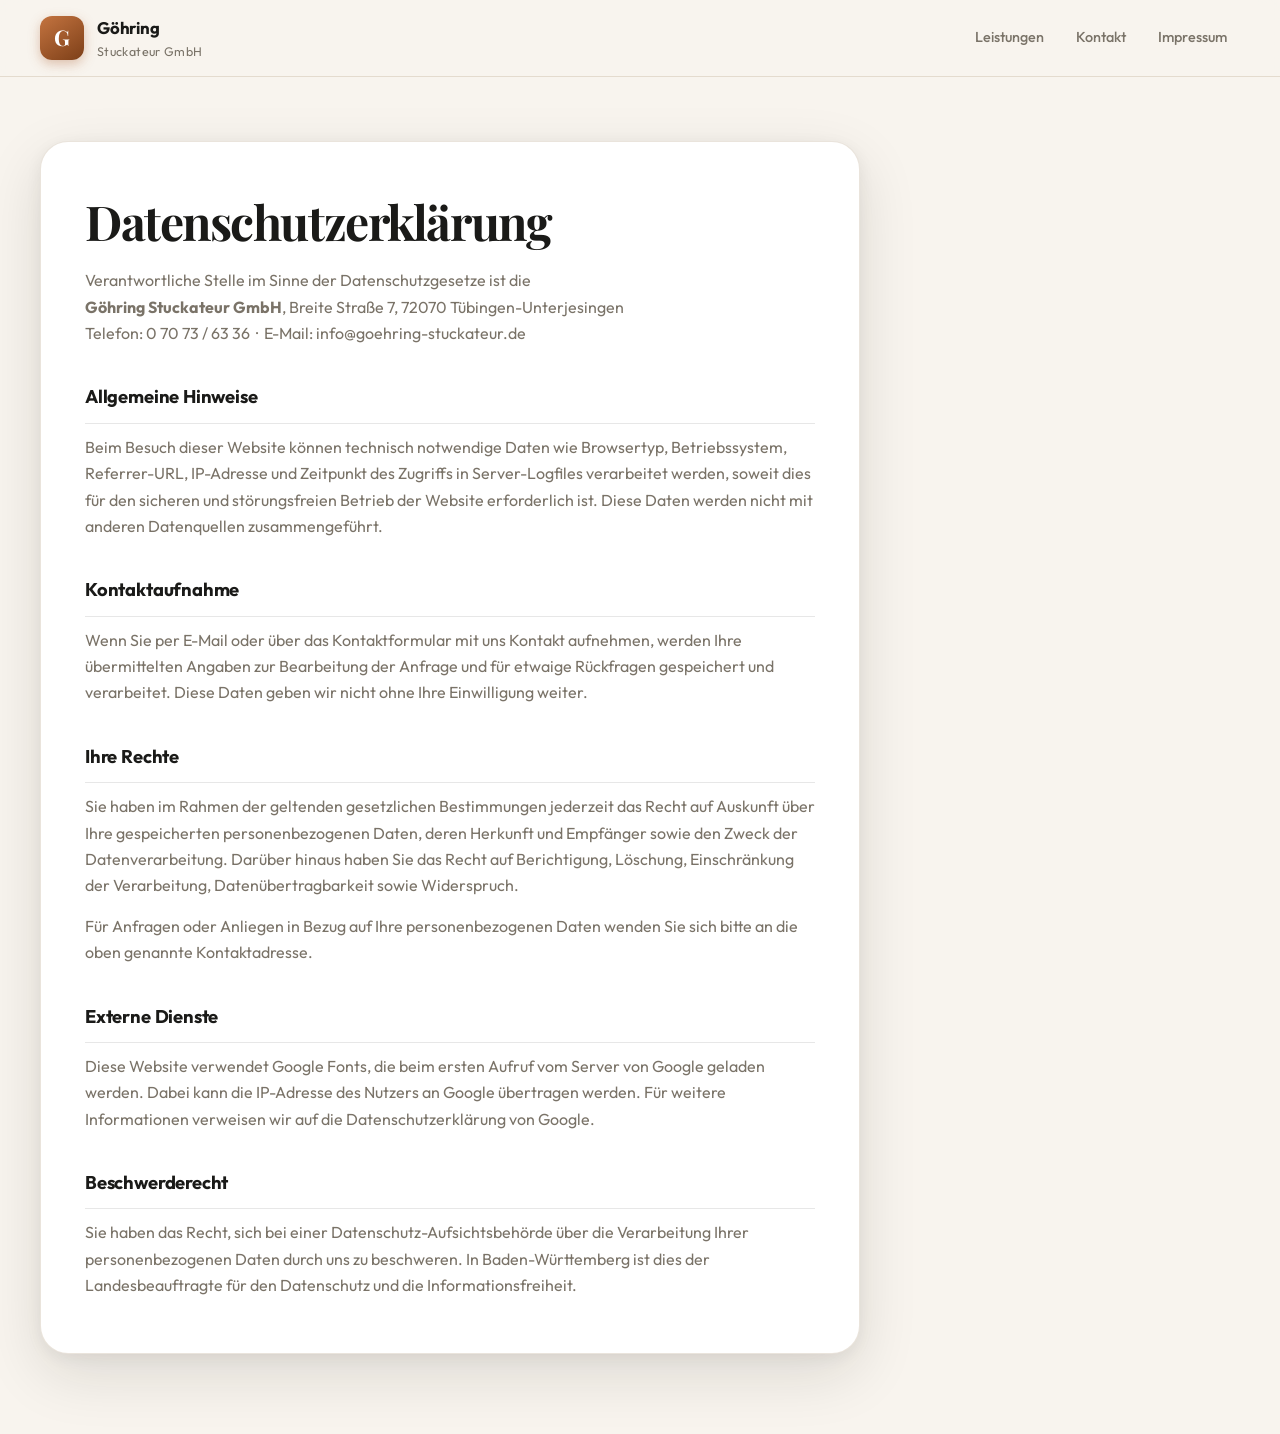
==== datenschutz.html @ 0fb8370e "Add files via upload" ====
<!DOCTYPE html>
<html lang="de">
<head>
  <meta charset="UTF-8" />
  <meta name="viewport" content="width=device-width, initial-scale=1.0" />
  <title>Datenschutz – Göhring Stuckateur GmbH</title>
  <link rel="preconnect" href="https://fonts.googleapis.com">
  <link rel="preconnect" href="https://fonts.gstatic.com" crossorigin>
  <link href="https://fonts.googleapis.com/css2?family=Playfair+Display:wght@700;800&family=Outfit:wght@300;400;500;600;700&display=swap" rel="stylesheet">
  <link rel="stylesheet" href="styles.css" />
</head>
<body>

  <header class="site-header">
    <div class="container nav-wrap">
      <a href="index.html" class="brand">
        <span class="brand-mark">G</span>
        <span>
          <strong>Göhring</strong>
          <small>Stuckateur GmbH</small>
        </span>
      </a>
      <nav class="site-nav" id="legal-nav">
        <a href="index.html#leistungen">Leistungen</a>
        <a href="index.html#kontakt">Kontakt</a>
        <a href="impressum.html">Impressum</a>
      </nav>
    </div>
  </header>

  <main class="legal-page">
    <div class="container">
      <div class="legal-card">
        <h1>Datenschutzerklärung</h1>

        <p>
          Verantwortliche Stelle im Sinne der Datenschutzgesetze ist die<br>
          <strong>Göhring Stuckateur GmbH</strong>, Breite Straße 7, 72070 Tübingen-Unterjesingen<br>
          Telefon: <a href="tel:+4970736336">0 70 73 / 63 36</a> &nbsp;·&nbsp;
          E-Mail: <a href="mailto:info@goehring-stuckateur.de">info@goehring-stuckateur.de</a>
        </p>

        <h2>Allgemeine Hinweise</h2>
        <p>
          Beim Besuch dieser Website können technisch notwendige Daten wie Browsertyp,
          Betriebssystem, Referrer-URL, IP-Adresse und Zeitpunkt des Zugriffs in
          Server-Logfiles verarbeitet werden, soweit dies für den sicheren und störungsfreien
          Betrieb der Website erforderlich ist. Diese Daten werden nicht mit anderen
          Datenquellen zusammengeführt.
        </p>

        <h2>Kontaktaufnahme</h2>
        <p>
          Wenn Sie per E-Mail oder über das Kontaktformular mit uns Kontakt aufnehmen,
          werden Ihre übermittelten Angaben zur Bearbeitung der Anfrage und für etwaige
          Rückfragen gespeichert und verarbeitet. Diese Daten geben wir nicht ohne
          Ihre Einwilligung weiter.
        </p>

        <h2>Ihre Rechte</h2>
        <p>
          Sie haben im Rahmen der geltenden gesetzlichen Bestimmungen jederzeit das Recht
          auf Auskunft über Ihre gespeicherten personenbezogenen Daten, deren Herkunft
          und Empfänger sowie den Zweck der Datenverarbeitung. Darüber hinaus haben Sie
          das Recht auf Berichtigung, Löschung, Einschränkung der Verarbeitung,
          Datenübertragbarkeit sowie Widerspruch.
        </p>
        <p>
          Für Anfragen oder Anliegen in Bezug auf Ihre personenbezogenen Daten
          wenden Sie sich bitte an die oben genannte Kontaktadresse.
        </p>

        <h2>Externe Dienste</h2>
        <p>
          Diese Website verwendet Google Fonts, die beim ersten Aufruf vom Server
          von Google geladen werden. Dabei kann die IP-Adresse des Nutzers an Google
          übertragen werden. Für weitere Informationen verweisen wir auf die
          Datenschutzerklärung von Google.
        </p>

        <h2>Beschwerderecht</h2>
        <p>
          Sie haben das Recht, sich bei einer Datenschutz-Aufsichtsbehörde über
          die Verarbeitung Ihrer personenbezogenen Daten durch uns zu beschweren.
          In Baden-Württemberg ist dies der Landesbeauftragte für den Datenschutz
          und die Informationsfreiheit.
        </p>
      </div>
    </div>
  </main>

</body>
</html>
---- styles.css ----
@import url('https://fonts.googleapis.com/css2?family=Playfair+Display:wght@700;800&family=Outfit:wght@300;400;500;600;700&display=swap');

:root {
  /* Warmes Handwerk-Farbschema */
  --bg: #f8f4ee;
  --bg-warm: #f0e9de;
  --surface: #ffffff;
  --surface-2: #f5f0e8;
  --text: #1a1a18;
  --text-secondary: #3d3a35;
  --muted: #7a7368;
  --line: rgba(26, 26, 24, 0.1);
  --line-warm: rgba(140, 105, 65, 0.18);

  /* Accent: Tiefes Terrakotta / Lehm */
  --accent: #a85c2e;
  --accent-dark: #7d3f18;
  --accent-light: rgba(168, 92, 46, 0.1);
  --accent-mid: #c47440;

  /* Dunkel: Tiefschwarz-braun */
  --dark: #1a1612;
  --dark-2: #251f1a;
  --dark-3: #2f2720;

  /* Sand / Stein-Töne */
  --stone-1: #e8dece;
  --stone-2: #d4c8b4;
  --stone-3: #bfb09a;

  --radius: 20px;
  --radius-lg: 28px;
  --shadow: 0 4px 24px rgba(26, 22, 18, 0.07), 0 1px 4px rgba(26, 22, 18, 0.05);
  --shadow-lg: 0 20px 60px rgba(26, 22, 18, 0.12), 0 4px 16px rgba(26, 22, 18, 0.06);
}

* { box-sizing: border-box; }
html { scroll-behavior: smooth; }

body {
  margin: 0;
  font-family: 'Outfit', system-ui, sans-serif;
  background: var(--bg);
  color: var(--text);
  line-height: 1.65;
  font-size: 16px;
  -webkit-font-smoothing: antialiased;
}

img { max-width: 100%; display: block; }
a { color: inherit; text-decoration: none; }

.container {
  width: min(1200px, calc(100% - 40px));
  margin: 0 auto;
}

/* ── HEADER ── */
.site-header {
  position: sticky;
  top: 0;
  z-index: 100;
  backdrop-filter: blur(18px) saturate(1.3);
  -webkit-backdrop-filter: blur(18px) saturate(1.3);
  background: rgba(248, 244, 238, 0.88);
  border-bottom: 1px solid var(--line-warm);
}

.nav-wrap {
  display: flex;
  align-items: center;
  justify-content: space-between;
  gap: 24px;
  min-height: 76px;
}

.brand {
  display: inline-flex;
  align-items: center;
  gap: 13px;
  font-family: 'Outfit', sans-serif;
}

.brand strong {
  display: block;
  font-size: 1.05rem;
  font-weight: 700;
  letter-spacing: -0.01em;
  color: var(--text);
}

.brand small {
  display: block;
  font-size: 0.78rem;
  color: var(--muted);
  font-weight: 400;
  letter-spacing: 0.03em;
}

.brand-mark {
  width: 44px;
  height: 44px;
  border-radius: 12px;
  display: grid;
  place-items: center;
  background: linear-gradient(145deg, var(--accent-mid), var(--accent-dark));
  color: white;
  font-family: 'Playfair Display', serif;
  font-weight: 700;
  font-size: 1.35rem;
  letter-spacing: -0.02em;
  box-shadow: 0 4px 12px rgba(168, 92, 46, 0.35);
  flex-shrink: 0;
}

.site-nav {
  display: flex;
  gap: 6px;
  align-items: center;
}

.site-nav a {
  color: var(--muted);
  font-weight: 500;
  font-size: 0.9rem;
  padding: 7px 13px;
  border-radius: 10px;
  transition: color 0.2s, background 0.2s;
}

.site-nav a:hover {
  color: var(--text);
  background: var(--accent-light);
}

.site-nav a.nav-cta {
  background: var(--accent);
  color: white;
  font-weight: 600;
}

.site-nav a.nav-cta:hover {
  background: var(--accent-dark);
}

.nav-toggle {
  display: none;
  border: 0;
  background: transparent;
  font-size: 1.5rem;
  cursor: pointer;
  padding: 6px;
  color: var(--text);
}

/* ── HERO ── */
.hero {
  padding: 80px 0 60px;
  position: relative;
  overflow: hidden;
}

.hero::before {
  content: '';
  position: absolute;
  top: -80px;
  right: -120px;
  width: 600px;
  height: 600px;
  border-radius: 50%;
  background: radial-gradient(circle, rgba(196, 116, 64, 0.07) 0%, transparent 70%);
  pointer-events: none;
}

.hero-grid {
  display: grid;
  grid-template-columns: 1.1fr 0.9fr;
  gap: 56px;
  align-items: center;
}

.eyebrow {
  display: inline-flex;
  align-items: center;
  gap: 8px;
  margin-bottom: 18px;
  padding: 6px 14px 6px 10px;
  border-radius: 999px;
  background: var(--accent-light);
  border: 1px solid rgba(168, 92, 46, 0.2);
  color: var(--accent-dark);
  font-weight: 600;
  font-size: 0.85rem;
  letter-spacing: 0.02em;
}

.eyebrow::before {
  content: '';
  width: 6px;
  height: 6px;
  border-radius: 50%;
  background: var(--accent);
  flex-shrink: 0;
}

.hero h1 {
  margin: 0 0 20px;
  line-height: 1.06;
  letter-spacing: -0.035em;
  font-family: 'Playfair Display', serif;
  font-size: clamp(2.6rem, 5.5vw, 4.8rem);
  color: var(--text);
}

.hero h1 em {
  font-style: italic;
  color: var(--accent);
}

.hero p {
  color: var(--muted);
  font-size: 1.05rem;
  max-width: 520px;
  margin: 0 0 28px;
}

.hero-actions {
  display: flex;
  gap: 12px;
  flex-wrap: wrap;
}

.btn {
  display: inline-flex;
  align-items: center;
  gap: 8px;
  justify-content: center;
  min-height: 50px;
  padding: 0 24px;
  border-radius: 14px;
  font-weight: 600;
  font-size: 0.95rem;
  border: 1px solid transparent;
  transition: all 0.2s ease;
  cursor: pointer;
  font-family: 'Outfit', sans-serif;
}

.btn-primary {
  background: var(--accent);
  color: #fff;
  box-shadow: 0 4px 14px rgba(168, 92, 46, 0.28);
}

.btn-primary:hover {
  background: var(--accent-dark);
  box-shadow: 0 6px 20px rgba(168, 92, 46, 0.4);
  transform: translateY(-1px);
}

.btn-secondary {
  background: var(--surface);
  border-color: var(--line-warm);
  color: var(--text-secondary);
}

.btn-secondary:hover {
  background: var(--surface-2);
  border-color: var(--stone-2);
  transform: translateY(-1px);
}

.hero-facts {
  display: flex;
  gap: 28px;
  flex-wrap: wrap;
  padding: 0;
  margin: 28px 0 0;
  list-style: none;
}

.hero-facts li {
  display: flex;
  align-items: center;
  gap: 7px;
  color: var(--muted);
  font-weight: 600;
  font-size: 0.88rem;
}

.hero-facts li::before {
  content: '✓';
  color: var(--accent);
  font-weight: 700;
}

/* Hero-Karte rechts */
.hero-image-card {
  border-radius: var(--radius-lg);
  min-height: 540px;
  padding: 32px;
  color: #fff;
  display: flex;
  flex-direction: column;
  justify-content: flex-end;
  position: relative;
  overflow: hidden;
  background:
    linear-gradient(175deg, rgba(16,12,8,0.08) 0%, rgba(16,12,8,0.72) 70%),
    linear-gradient(135deg, #c9b49a 0%, #8a6b4e 45%, #3a2f26 100%);
  box-shadow: var(--shadow-lg);
}

.hero-image-card::before {
  content: '';
  position: absolute;
  inset: 0;
  background: 
    repeating-linear-gradient(
      45deg,
      rgba(255,255,255,0.015) 0px,
      rgba(255,255,255,0.015) 1px,
      transparent 1px,
      transparent 12px
    );
  pointer-events: none;
}

.badge {
  align-self: start;
  margin-bottom: auto;
  background: rgba(255,255,255,0.12);
  border: 1px solid rgba(255,255,255,0.25);
  backdrop-filter: blur(8px);
  padding: 8px 14px;
  border-radius: 999px;
  font-weight: 600;
  font-size: 0.82rem;
  letter-spacing: 0.03em;
}

.hero-image-card h2 {
  margin: 0 0 10px;
  font-family: 'Playfair Display', serif;
  font-size: 2rem;
  letter-spacing: -0.02em;
}

.hero-image-card p {
  margin: 0;
  opacity: 0.8;
  font-size: 0.95rem;
}

/* Jahres-Zähler innerhalb der Karte */
.hero-stat {
  position: absolute;
  top: 28px;
  right: 28px;
  background: rgba(255,255,255,0.12);
  border: 1px solid rgba(255,255,255,0.22);
  backdrop-filter: blur(10px);
  border-radius: 16px;
  padding: 14px 18px;
  text-align: center;
}

.hero-stat strong {
  display: block;
  font-family: 'Playfair Display', serif;
  font-size: 2.1rem;
  font-weight: 700;
  line-height: 1;
  margin-bottom: 3px;
}

.hero-stat span {
  font-size: 0.75rem;
  opacity: 0.75;
  letter-spacing: 0.04em;
}

/* ── TRUST BAR ── */
.trust-bar {
  padding: 0 0 20px;
}

.trust-grid {
  display: grid;
  grid-template-columns: repeat(3, 1fr);
  gap: 14px;
}

.trust-item {
  background: var(--surface);
  border: 1px solid var(--line-warm);
  border-radius: var(--radius);
  padding: 22px 24px;
  box-shadow: var(--shadow);
  display: flex;
  align-items: flex-start;
  gap: 14px;
}

.trust-icon {
  width: 42px;
  height: 42px;
  border-radius: 12px;
  background: var(--accent-light);
  display: grid;
  place-items: center;
  font-size: 1.2rem;
  flex-shrink: 0;
}

.trust-item strong {
  display: block;
  font-weight: 700;
  font-size: 0.95rem;
  margin-bottom: 2px;
}

.trust-item span {
  color: var(--muted);
  font-size: 0.88rem;
}

/* ── SECTIONS ── */
.section {
  padding: 88px 0;
}

.section-alt {
  background: var(--bg-warm);
}

.section-dark {
  background: var(--dark);
  color: #fff;
}

.section-dark .muted,
.section-dark p { color: rgba(255,255,255,0.65); }

.section-dark .eyebrow {
  background: rgba(255,255,255,0.08);
  border-color: rgba(255,255,255,0.15);
  color: rgba(255,255,255,0.75);
}

.section-dark .eyebrow::before {
  background: rgba(255,255,255,0.6);
}

.section-head {
  margin-bottom: 40px;
  max-width: 800px;
}

.section-head.narrow {
  max-width: 680px;
}

.section-head h2 {
  margin: 0 0 14px;
  font-family: 'Playfair Display', serif;
  font-size: clamp(2rem, 3.5vw, 3rem);
  letter-spacing: -0.03em;
  line-height: 1.1;
}

.section-head p {
  color: var(--muted);
  font-size: 1.05rem;
  margin: 0;
}

/* ── LEISTUNGEN ── */
.cards {
  display: grid;
  gap: 14px;
}

.cards-3 {
  grid-template-columns: repeat(3, minmax(0, 1fr));
}

.card {
  background: var(--surface);
  border: 1px solid var(--line-warm);
  border-radius: var(--radius);
  padding: 26px;
  box-shadow: var(--shadow);
  transition: box-shadow 0.2s, transform 0.2s, border-color 0.2s;
}

.card:hover {
  box-shadow: var(--shadow-lg);
  transform: translateY(-2px);
  border-color: rgba(168, 92, 46, 0.25);
}

.card-icon {
  width: 44px;
  height: 44px;
  border-radius: 12px;
  background: var(--accent-light);
  display: grid;
  place-items: center;
  font-size: 1.3rem;
  margin-bottom: 14px;
}

.card h3 {
  margin: 0 0 8px;
  font-size: 1rem;
  font-weight: 700;
  letter-spacing: -0.01em;
}

.card p {
  color: var(--muted);
  font-size: 0.9rem;
  margin: 0;
  line-height: 1.6;
}

/* ── ÜBER UNS ── */
.split {
  display: grid;
  grid-template-columns: 1.1fr 0.9fr;
  gap: 32px;
  align-items: start;
}

.split h2 {
  margin: 0 0 16px;
  font-family: 'Playfair Display', serif;
  font-size: clamp(1.9rem, 3vw, 2.8rem);
  letter-spacing: -0.03em;
  line-height: 1.1;
}

.split p {
  color: var(--muted);
  margin: 0 0 16px;
}

.info-panel {
  background: var(--surface);
  border: 1px solid var(--line-warm);
  border-radius: var(--radius-lg);
  box-shadow: var(--shadow);
  padding: 30px;
}

.info-panel h3 {
  margin: 0 0 16px;
  font-family: 'Playfair Display', serif;
  font-size: 1.2rem;
}

.check-list {
  margin: 0;
  padding: 0;
  list-style: none;
  display: flex;
  flex-direction: column;
  gap: 11px;
}

.check-list li {
  display: flex;
  align-items: center;
  gap: 10px;
  font-size: 0.93rem;
  color: var(--text-secondary);
}

.check-list li::before {
  content: '✓';
  width: 22px;
  height: 22px;
  border-radius: 6px;
  background: var(--accent-light);
  color: var(--accent);
  font-weight: 700;
  font-size: 0.75rem;
  display: grid;
  place-items: center;
  flex-shrink: 0;
}

/* Team-Quote */
.firm-quote {
  margin-top: 24px;
  padding: 20px 24px;
  border-left: 3px solid var(--accent);
  background: var(--accent-light);
  border-radius: 0 12px 12px 0;
}

.firm-quote p {
  margin: 0;
  color: var(--accent-dark) !important;
  font-style: italic;
  font-weight: 500;
  font-size: 1.02rem;
}

/* ── TEAM ── */
.team-grid {
  display: grid;
  grid-template-columns: repeat(3, 1fr);
  gap: 18px;
}

.team-card {
  background: rgba(255,255,255,0.05);
  border: 1px solid rgba(255,255,255,0.1);
  border-radius: var(--radius);
  padding: 26px;
  text-align: center;
}

.team-avatar {
  width: 72px;
  height: 72px;
  border-radius: 50%;
  background: linear-gradient(135deg, var(--accent-mid), var(--accent-dark));
  display: grid;
  place-items: center;
  margin: 0 auto 16px;
  font-family: 'Playfair Display', serif;
  font-size: 1.6rem;
  font-weight: 700;
  color: white;
  border: 3px solid rgba(255,255,255,0.15);
}

.team-card h3 {
  margin: 0 0 4px;
  font-size: 1rem;
  font-weight: 700;
  color: #fff;
}

.team-card .role {
  color: rgba(255,255,255,0.55);
  font-size: 0.85rem;
}

.team-card .since {
  display: inline-block;
  margin-top: 10px;
  padding: 3px 10px;
  border-radius: 999px;
  background: rgba(168,92,46,0.25);
  color: var(--accent-mid);
  font-size: 0.8rem;
  font-weight: 600;
}

/* ── SANIERUNG ── */
.feature-grid {
  display: grid;
  grid-template-columns: repeat(3, 1fr);
  gap: 14px;
}

.feature-box {
  background: var(--surface);
  border: 1px solid var(--line-warm);
  border-radius: var(--radius);
  box-shadow: var(--shadow);
  padding: 22px;
  transition: border-color 0.2s;
}

.feature-box:hover {
  border-color: rgba(168, 92, 46, 0.3);
}

.feature-box strong {
  display: block;
  font-weight: 700;
  margin-bottom: 4px;
  font-size: 0.95rem;
}

.feature-box span {
  color: var(--muted);
  font-size: 0.88rem;
}

/* ── PROJEKTE ── */
.project-grid {
  display: grid;
  grid-template-columns: repeat(3, 1fr);
  gap: 18px;
}

.project-card {
  background: rgba(255,255,255,0.04);
  border: 1px solid rgba(255,255,255,0.1);
  border-radius: var(--radius);
  overflow: hidden;
  transition: transform 0.2s, border-color 0.2s;
}

.project-card:hover {
  transform: translateY(-3px);
  border-color: rgba(255,255,255,0.2);
}

.project-visual {
  min-height: 200px;
  position: relative;
  overflow: hidden;
}

.project-visual::after {
  content: '';
  position: absolute;
  inset: 0;
  background: linear-gradient(180deg, transparent 40%, rgba(16,12,8,0.4));
}

.project-1 { background-image: linear-gradient(135deg, #ddc8ab 0%, #c4a87a 40%, #8e7055 100%); }
.project-2 { background-image: linear-gradient(135deg, #d8dfe8 0%, #a8b5c2 40%, #6b7d8c 100%); }
.project-3 { background-image: linear-gradient(135deg, #d4b896 0%, #b8936a 40%, #7a4f30 100%); }

.project-copy {
  padding: 20px 22px;
}

.project-copy h3 {
  margin: 0 0 6px;
  font-size: 1.02rem;
  font-weight: 700;
  color: #fff;
}

.project-copy p {
  margin: 0;
  font-size: 0.88rem;
  color: rgba(255,255,255,0.6);
  line-height: 1.55;
}

/* ── CTA ── */
.cta-panel {
  background: var(--surface);
  border: 1px solid var(--line-warm);
  border-radius: var(--radius-lg);
  box-shadow: var(--shadow-lg);
  padding: 40px 44px;
  display: flex;
  align-items: center;
  justify-content: space-between;
  gap: 32px;
  position: relative;
  overflow: hidden;
}

.cta-panel::before {
  content: '';
  position: absolute;
  left: 0;
  top: 0;
  bottom: 0;
  width: 5px;
  background: linear-gradient(180deg, var(--accent-mid), var(--accent-dark));
  border-radius: 4px 0 0 4px;
}

.cta-panel h2 {
  margin: 0 0 8px;
  font-family: 'Playfair Display', serif;
  font-size: 1.8rem;
  letter-spacing: -0.02em;
}

.cta-panel p {
  color: var(--muted);
  margin: 0;
}

.cta-actions {
  display: flex;
  gap: 12px;
  flex-wrap: wrap;
  flex-shrink: 0;
}

/* ── KONTAKT ── */
.contact-grid {
  display: grid;
  grid-template-columns: 0.9fr 1.1fr;
  gap: 20px;
}

.contact-card {
  background: var(--surface);
  border: 1px solid var(--line-warm);
  border-radius: var(--radius-lg);
  box-shadow: var(--shadow);
  padding: 32px;
}

.contact-card h2 {
  margin: 0 0 24px;
  font-family: 'Playfair Display', serif;
  font-size: 1.6rem;
  letter-spacing: -0.02em;
}

.contact-detail {
  display: flex;
  align-items: flex-start;
  gap: 12px;
  margin-bottom: 18px;
}

.contact-detail:last-child {
  margin-bottom: 0;
}

.contact-detail-icon {
  width: 36px;
  height: 36px;
  border-radius: 10px;
  background: var(--accent-light);
  display: grid;
  place-items: center;
  font-size: 1rem;
  flex-shrink: 0;
  margin-top: 2px;
}

.contact-detail strong {
  display: block;
  font-weight: 600;
  font-size: 0.85rem;
  color: var(--muted);
  text-transform: uppercase;
  letter-spacing: 0.05em;
  margin-bottom: 2px;
}

.contact-detail span, .contact-detail a {
  color: var(--text);
  font-size: 0.95rem;
}

.contact-detail a:hover {
  color: var(--accent);
}

.contact-form {
  background: var(--surface);
  border: 1px solid var(--line-warm);
  border-radius: var(--radius-lg);
  box-shadow: var(--shadow);
  padding: 32px;
  display: grid;
  gap: 18px;
}

.contact-form label {
  display: grid;
  gap: 7px;
  font-weight: 600;
  font-size: 0.9rem;
}

.contact-form input,
.contact-form textarea {
  width: 100%;
  border: 1.5px solid var(--line-warm);
  border-radius: 12px;
  padding: 13px 15px;
  font: inherit;
  font-size: 0.95rem;
  background: var(--bg);
  color: var(--text);
  transition: border-color 0.2s, box-shadow 0.2s;
  outline: none;
}

.contact-form input:focus,
.contact-form textarea:focus {
  border-color: var(--accent);
  box-shadow: 0 0 0 3px rgba(168, 92, 46, 0.12);
  background: var(--surface);
}

.contact-form textarea {
  resize: vertical;
  min-height: 120px;
}

.form-note {
  color: var(--muted);
  font-size: 0.82rem;
  margin: -6px 0 0;
  line-height: 1.5;
}

/* ── FOOTER ── */
.site-footer {
  padding: 52px 0 36px;
  background: var(--dark);
  color: rgba(255,255,255,0.85);
  border-top: 1px solid rgba(255,255,255,0.06);
}

.footer-grid {
  display: grid;
  grid-template-columns: 1.3fr 1fr 0.8fr;
  gap: 40px;
}

.footer-brand {
  margin-bottom: 14px;
}

.footer-brand .brand-mark {
  background: linear-gradient(145deg, rgba(196,116,64,0.7), rgba(125,63,24,0.9));
  box-shadow: 0 4px 12px rgba(0,0,0,0.3);
}

.footer-brand .brand strong,
.footer-brand .brand small {
  color: rgba(255,255,255,0.9);
}

.footer-brand .brand small {
  color: rgba(255,255,255,0.45);
}

.footer-tagline {
  color: rgba(255,255,255,0.45);
  font-size: 0.9rem;
  margin: 0;
  line-height: 1.6;
}

.site-footer h4 {
  margin: 0 0 14px;
  font-size: 0.8rem;
  text-transform: uppercase;
  letter-spacing: 0.1em;
  color: rgba(255,255,255,0.35);
  font-weight: 600;
}

.site-footer p {
  color: rgba(255,255,255,0.55);
  font-size: 0.9rem;
  margin: 0 0 6px;
  line-height: 1.6;
}

.site-footer a {
  color: rgba(255,255,255,0.55);
  transition: color 0.2s;
}

.site-footer a:hover {
  color: var(--accent-mid);
}

.footer-divider {
  margin: 32px 0 0;
  border: none;
  border-top: 1px solid rgba(255,255,255,0.07);
  padding-top: 24px;
}

.footer-bottom {
  display: flex;
  justify-content: space-between;
  align-items: center;
  color: rgba(255,255,255,0.3);
  font-size: 0.82rem;
}

/* ── LEGAL ── */
.legal-page {
  padding: 64px 0 80px;
}

.legal-card {
  background: var(--surface);
  border: 1px solid var(--line-warm);
  border-radius: var(--radius-lg);
  box-shadow: var(--shadow-lg);
  padding: 40px 44px;
  max-width: 820px;
}

.legal-card h1 {
  margin: 0 0 6px;
  font-family: 'Playfair Display', serif;
  font-size: clamp(2rem, 5vw, 3rem);
  letter-spacing: -0.03em;
}

.legal-card h2 {
  margin: 36px 0 10px;
  font-size: 1.15rem;
  font-weight: 700;
  letter-spacing: -0.01em;
  padding-bottom: 10px;
  border-bottom: 1px solid var(--line);
}

.legal-card p {
  color: var(--muted);
  margin: 0 0 14px;
}

/* ── RESPONSIVE ── */
@media (max-width: 1020px) {
  .hero-grid,
  .split,
  .contact-grid,
  .footer-grid {
    grid-template-columns: 1fr;
  }

  .cta-panel {
    flex-direction: column;
    align-items: flex-start;
  }

  .feature-grid,
  .project-grid,
  .cards-3,
  .trust-grid,
  .team-grid {
    grid-template-columns: repeat(2, 1fr);
  }
}

@media (max-width: 640px) {
  .nav-toggle { display: block; }

  .site-nav {
    position: absolute;
    left: 16px;
    right: 16px;
    top: 76px;
    background: rgba(255,255,255,0.97);
    backdrop-filter: blur(12px);
    border: 1px solid var(--line-warm);
    border-radius: var(--radius);
    box-shadow: var(--shadow-lg);
    padding: 14px;
    display: none;
    flex-direction: column;
    align-items: stretch;
    gap: 4px;
  }

  .site-nav.open { display: flex; }

  .site-nav a {
    padding: 11px 14px;
    border-radius: 10px;
  }

  .hero { padding-top: 48px; }
  .hero-image-card { min-height: 320px; }
  .section { padding: 64px 0; }

  .feature-grid,
  .project-grid,
  .cards-3,
  .trust-grid,
  .team-grid {
    grid-template-columns: 1fr;
  }

  .legal-card { padding: 28px 20px; }
  .cta-panel { padding: 28px 24px; }
}

/* ── ANIMATIONS ── */
@keyframes fadeUp {
  from { opacity: 0; transform: translateY(18px); }
  to { opacity: 1; transform: translateY(0); }
}

.hero-copy > * {
  animation: fadeUp 0.55s ease both;
}
.hero-copy > *:nth-child(1) { animation-delay: 0.05s; }
.hero-copy > *:nth-child(2) { animation-delay: 0.12s; }
.hero-copy > *:nth-child(3) { animation-delay: 0.2s; }
.hero-copy > *:nth-child(4) { animation-delay: 0.28s; }
.hero-copy > *:nth-child(5) { animation-delay: 0.34s; }
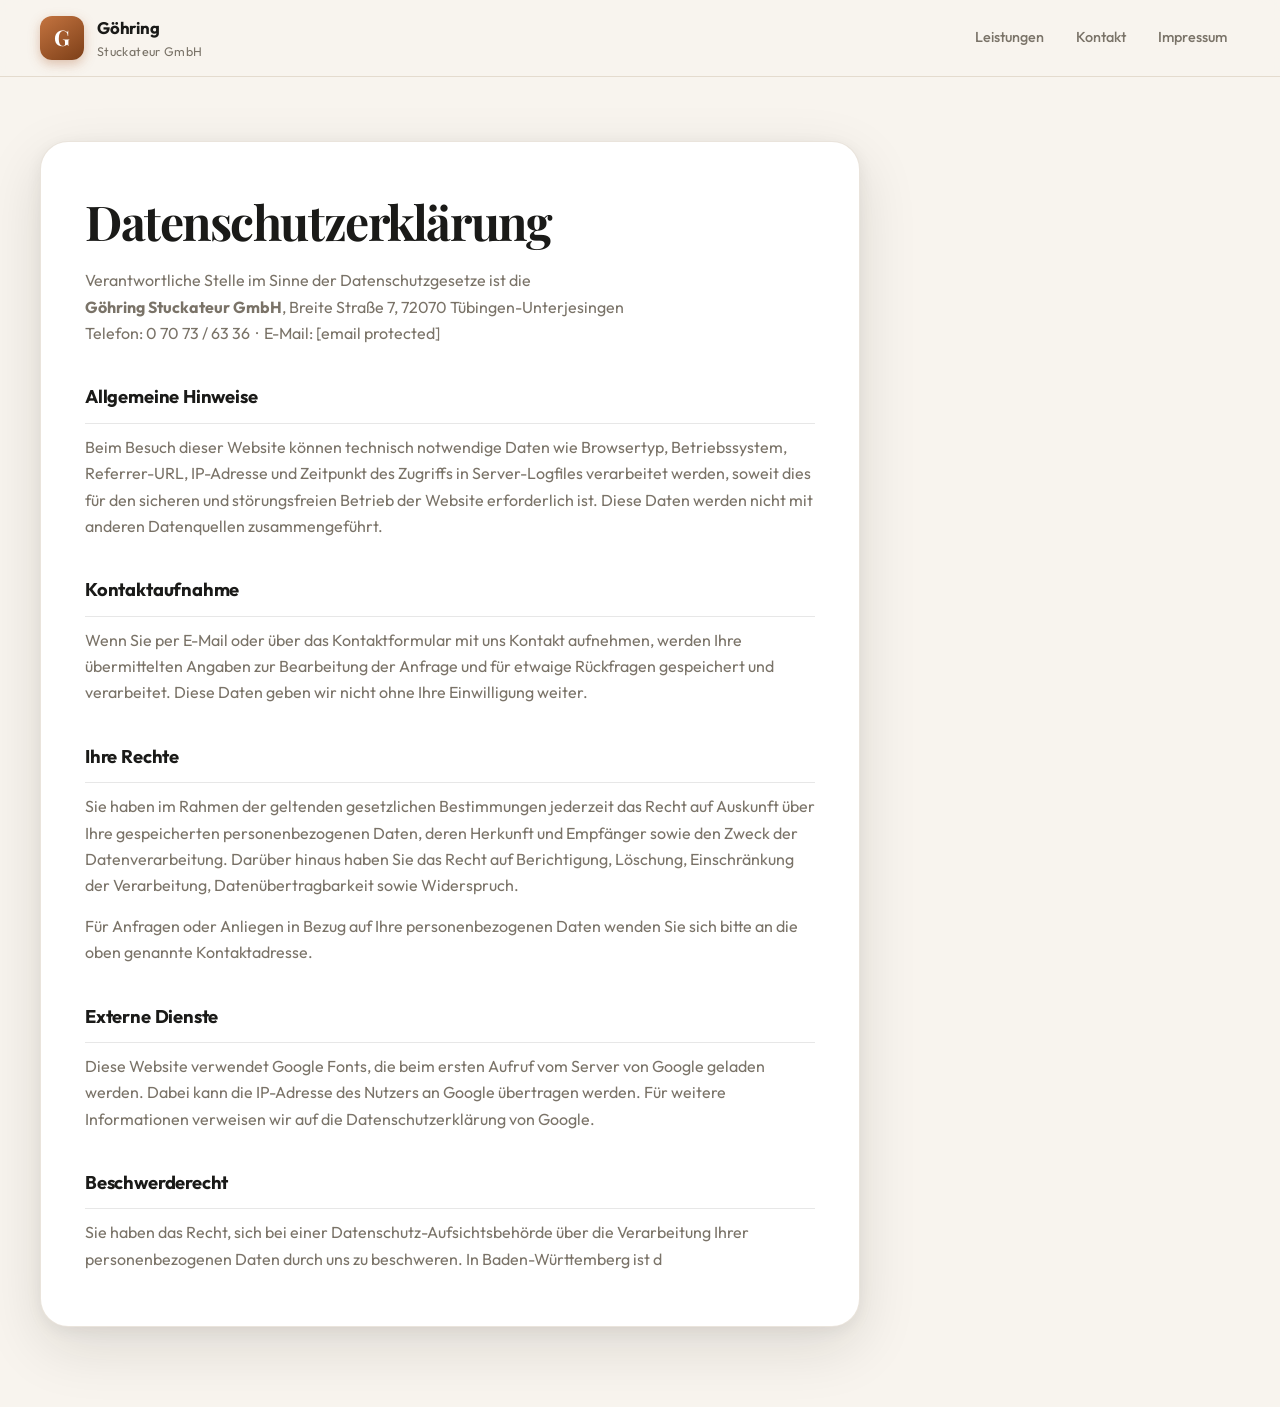
==== commit b5781c1e: "Add files via upload" ====
--- a/datenschutz.html
+++ b/datenschutz.html
@@ -37,7 +37,7 @@
           Verantwortliche Stelle im Sinne der Datenschutzgesetze ist die<br>
           <strong>Göhring Stuckateur GmbH</strong>, Breite Straße 7, 72070 Tübingen-Unterjesingen<br>
           Telefon: <a href="tel:+4970736336">0 70 73 / 63 36</a> &nbsp;·&nbsp;
-          E-Mail: <a href="mailto:info@goehring-stuckateur.de">info@goehring-stuckateur.de</a>
+          E-Mail: <a href="/cdn-cgi/l/email-protection#d5bcbbb3ba95b2bab0bda7bcbbb2f8a6a1a0b6beb4a1b0a0a7fbb1b0"><span class="__cf_email__" data-cfemail="5930373f36193e363c312b30373e742a2d2c3a32382d3c2c2b773d3c">[email&#160;protected]</span></a>
         </p>
 
         <h2>Allgemeine Hinweise</h2>
@@ -82,12 +82,4 @@
         <p>
           Sie haben das Recht, sich bei einer Datenschutz-Aufsichtsbehörde über
           die Verarbeitung Ihrer personenbezogenen Daten durch uns zu beschweren.
-          In Baden-Württemberg ist dies der Landesbeauftragte für den Datenschutz
-          und die Informationsfreiheit.
-        </p>
-      </div>
-    </div>
-  </main>
-
-</body>
-</html>
+          In Baden-Württemberg ist d
--- a/styles.css
+++ b/styles.css
@@ -624,8 +624,8 @@
 }
 
 .team-avatar {
-  width: 72px;
-  height: 72px;
+  width: 96px;
+  height: 96px;
   border-radius: 50%;
   background: linear-gradient(135deg, var(--accent-mid), var(--accent-dark));
   display: grid;
@@ -635,7 +635,17 @@
   font-size: 1.6rem;
   font-weight: 700;
   color: white;
-  border: 3px solid rgba(255,255,255,0.15);
+  border: 3px solid rgba(255,255,255,0.18);
+  overflow: hidden;
+  flex-shrink: 0;
+}
+
+.team-avatar img {
+  width: 100%;
+  height: 100%;
+  object-fit: cover;
+  object-position: center top;
+  display: block;
 }
 
 .team-card h3 {
@@ -645,9 +655,18 @@
   color: #fff;
 }
 
+.team-card .role-title {
+  color: var(--accent-mid);
+  font-size: 0.82rem;
+  font-weight: 600;
+  letter-spacing: 0.03em;
+  margin-bottom: 4px;
+}
+
 .team-card .role {
-  color: rgba(255,255,255,0.55);
-  font-size: 0.85rem;
+  color: rgba(255,255,255,0.5);
+  font-size: 0.82rem;
+  line-height: 1.5;
 }
 
 .team-card .since {
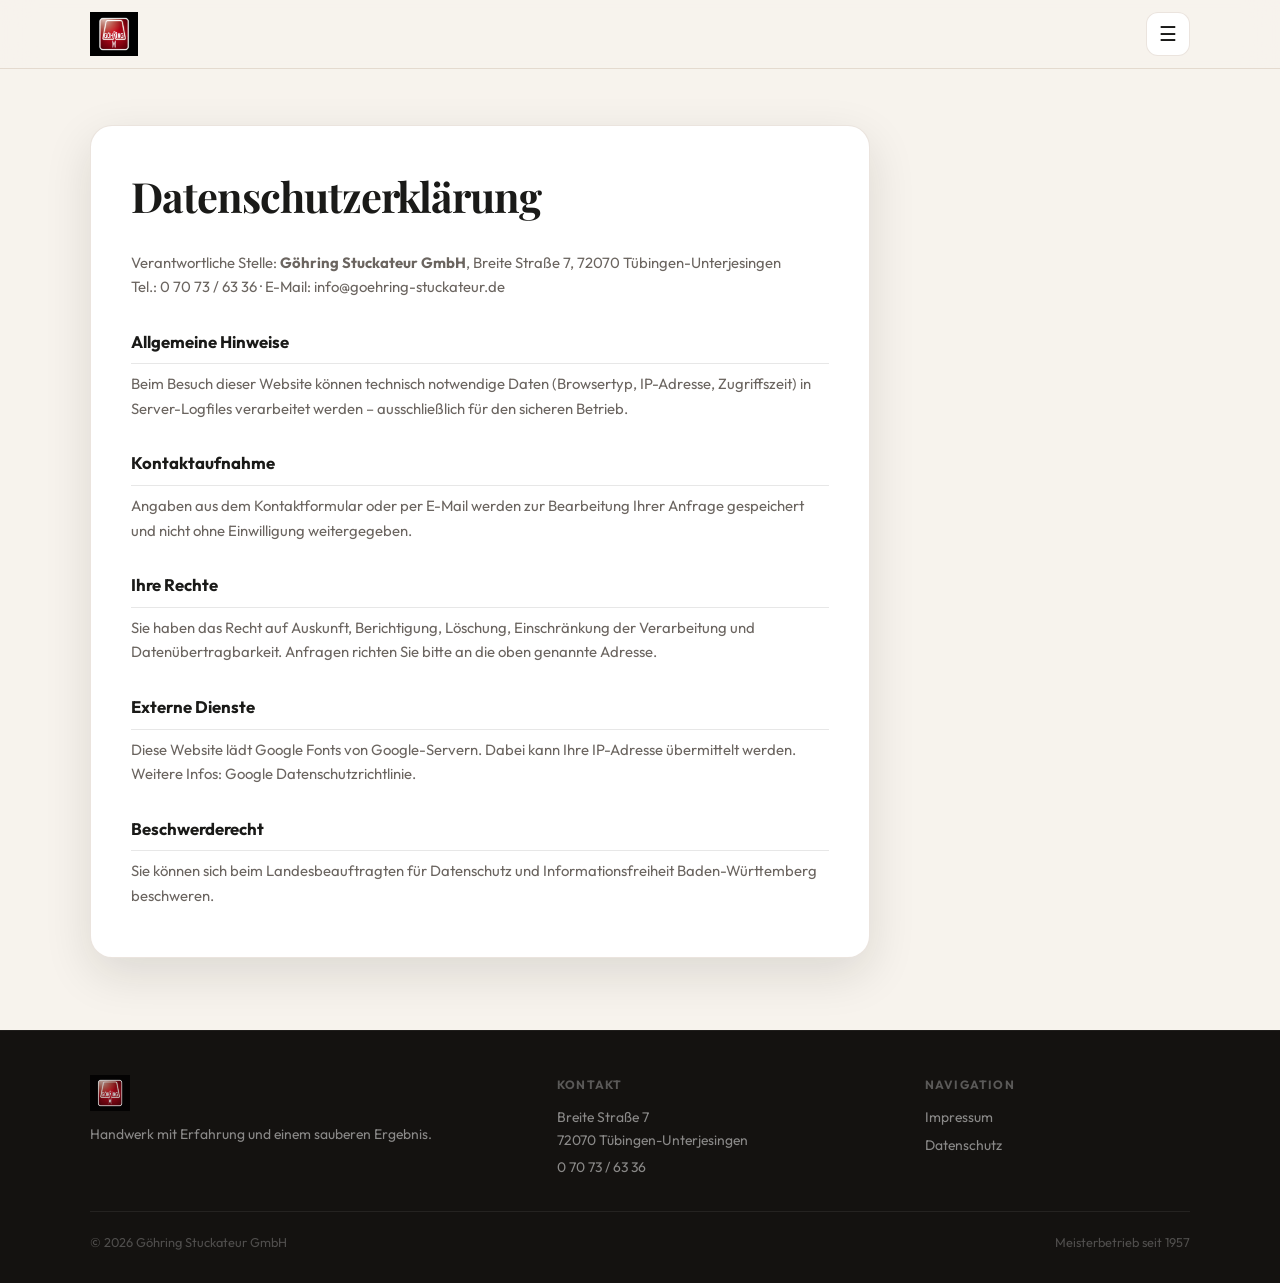
==== commit a3d5558d: "Add files via upload" ====
--- a/datenschutz.html
+++ b/datenschutz.html
@@ -1,85 +1,47 @@
 <!DOCTYPE html>
 <html lang="de">
 <head>
-  <meta charset="UTF-8" />
-  <meta name="viewport" content="width=device-width, initial-scale=1.0" />
+  <meta charset="UTF-8"/><meta name="viewport" content="width=device-width, initial-scale=1.0"/>
   <title>Datenschutz – Göhring Stuckateur GmbH</title>
   <link rel="preconnect" href="https://fonts.googleapis.com">
   <link rel="preconnect" href="https://fonts.gstatic.com" crossorigin>
-  <link href="https://fonts.googleapis.com/css2?family=Playfair+Display:wght@700;800&family=Outfit:wght@300;400;500;600;700&display=swap" rel="stylesheet">
-  <link rel="stylesheet" href="styles.css" />
+  <link href="https://fonts.googleapis.com/css2?family=Playfair+Display:wght@700&family=Outfit:wght@300;400;500;600;700&display=swap" rel="stylesheet">
+  <link rel="stylesheet" href="styles.css"/>
 </head>
 <body>
-
-  <header class="site-header">
-    <div class="container nav-wrap">
-      <a href="index.html" class="brand">
-        <span class="brand-mark">G</span>
-        <span>
-          <strong>Göhring</strong>
-          <small>Stuckateur GmbH</small>
-        </span>
-      </a>
-      <nav class="site-nav" id="legal-nav">
-        <a href="index.html#leistungen">Leistungen</a>
-        <a href="index.html#kontakt">Kontakt</a>
-        <a href="impressum.html">Impressum</a>
-      </nav>
-    </div>
-  </header>
-
-  <main class="legal-page">
-    <div class="container">
-      <div class="legal-card">
-        <h1>Datenschutzerklärung</h1>
-
-        <p>
-          Verantwortliche Stelle im Sinne der Datenschutzgesetze ist die<br>
-          <strong>Göhring Stuckateur GmbH</strong>, Breite Straße 7, 72070 Tübingen-Unterjesingen<br>
-          Telefon: <a href="tel:+4970736336">0 70 73 / 63 36</a> &nbsp;·&nbsp;
-          E-Mail: <a href="/cdn-cgi/l/email-protection#d5bcbbb3ba95b2bab0bda7bcbbb2f8a6a1a0b6beb4a1b0a0a7fbb1b0"><span class="__cf_email__" data-cfemail="5930373f36193e363c312b30373e742a2d2c3a32382d3c2c2b773d3c">[email&#160;protected]</span></a>
-        </p>
-
-        <h2>Allgemeine Hinweise</h2>
-        <p>
-          Beim Besuch dieser Website können technisch notwendige Daten wie Browsertyp,
-          Betriebssystem, Referrer-URL, IP-Adresse und Zeitpunkt des Zugriffs in
-          Server-Logfiles verarbeitet werden, soweit dies für den sicheren und störungsfreien
-          Betrieb der Website erforderlich ist. Diese Daten werden nicht mit anderen
-          Datenquellen zusammengeführt.
-        </p>
-
-        <h2>Kontaktaufnahme</h2>
-        <p>
-          Wenn Sie per E-Mail oder über das Kontaktformular mit uns Kontakt aufnehmen,
-          werden Ihre übermittelten Angaben zur Bearbeitung der Anfrage und für etwaige
-          Rückfragen gespeichert und verarbeitet. Diese Daten geben wir nicht ohne
-          Ihre Einwilligung weiter.
-        </p>
-
-        <h2>Ihre Rechte</h2>
-        <p>
-          Sie haben im Rahmen der geltenden gesetzlichen Bestimmungen jederzeit das Recht
-          auf Auskunft über Ihre gespeicherten personenbezogenen Daten, deren Herkunft
-          und Empfänger sowie den Zweck der Datenverarbeitung. Darüber hinaus haben Sie
-          das Recht auf Berichtigung, Löschung, Einschränkung der Verarbeitung,
-          Datenübertragbarkeit sowie Widerspruch.
-        </p>
-        <p>
-          Für Anfragen oder Anliegen in Bezug auf Ihre personenbezogenen Daten
-          wenden Sie sich bitte an die oben genannte Kontaktadresse.
-        </p>
-
-        <h2>Externe Dienste</h2>
-        <p>
-          Diese Website verwendet Google Fonts, die beim ersten Aufruf vom Server
-          von Google geladen werden. Dabei kann die IP-Adresse des Nutzers an Google
-          übertragen werden. Für weitere Informationen verweisen wir auf die
-          Datenschutzerklärung von Google.
-        </p>
-
-        <h2>Beschwerderecht</h2>
-        <p>
-          Sie haben das Recht, sich bei einer Datenschutz-Aufsichtsbehörde über
-          die Verarbeitung Ihrer personenbezogenen Daten durch uns zu beschweren.
-          In Baden-Württemberg ist d+<header class="site-header">
+  <div class="container nav-wrap">
+    <a href="index.html" class="brand"><img src="logo.jpg" alt="Göhring Stuckateur GmbH"></a>
+    <button class="nav-toggle" aria-label="Menü">☰</button>
+    <nav class="nav-dropdown">
+      <a href="index.html">Startseite</a><a href="leistungen.html">Leistungen</a><a href="team.html">Team</a><a href="referenzen.html">Referenzen</a><a href="kontakt.html">Kontakt</a>
+      <div class="nav-divider"></div>
+      <a href="impressum.html">Impressum</a><a href="datenschutz.html">Datenschutz</a>
+    </nav>
+  </div>
+</header>
+<main class="legal-page"><div class="container"><div class="legal-card">
+  <h1>Datenschutzerklärung</h1>
+  <p>Verantwortliche Stelle: <strong>Göhring Stuckateur GmbH</strong>, Breite Straße 7, 72070 Tübingen-Unterjesingen<br>
+  Tel.: <a href="tel:+4970736336">0 70 73 / 63 36</a> · E-Mail: <a href="mailto:info@goehring-stuckateur.de">info@goehring-stuckateur.de</a></p>
+  <h2>Allgemeine Hinweise</h2>
+  <p>Beim Besuch dieser Website können technisch notwendige Daten (Browsertyp, IP-Adresse, Zugriffszeit) in Server-Logfiles verarbeitet werden – ausschließlich für den sicheren Betrieb.</p>
+  <h2>Kontaktaufnahme</h2>
+  <p>Angaben aus dem Kontaktformular oder per E-Mail werden zur Bearbeitung Ihrer Anfrage gespeichert und nicht ohne Einwilligung weitergegeben.</p>
+  <h2>Ihre Rechte</h2>
+  <p>Sie haben das Recht auf Auskunft, Berichtigung, Löschung, Einschränkung der Verarbeitung und Datenübertragbarkeit. Anfragen richten Sie bitte an die oben genannte Adresse.</p>
+  <h2>Externe Dienste</h2>
+  <p>Diese Website lädt Google Fonts von Google-Servern. Dabei kann Ihre IP-Adresse übermittelt werden. Weitere Infos: Google Datenschutzrichtlinie.</p>
+  <h2>Beschwerderecht</h2>
+  <p>Sie können sich beim Landesbeauftragten für Datenschutz und Informationsfreiheit Baden-Württemberg beschweren.</p>
+</div></div></main>
+<footer class="site-footer"><div class="container">
+  <div class="footer-grid">
+    <div><img src="logo.jpg" alt="Göhring Logo" class="footer-logo"><p class="footer-tagline">Handwerk mit Erfahrung und einem sauberen Ergebnis.</p></div>
+    <div><h4>Kontakt</h4><p>Breite Straße 7<br>72070 Tübingen-Unterjesingen</p><p><a href="tel:+4970736336">0 70 73 / 63 36</a></p></div>
+    <div><h4>Navigation</h4><p><a href="impressum.html">Impressum</a></p><p><a href="datenschutz.html">Datenschutz</a></p></div>
+  </div>
+  <div class="footer-bottom"><span>© 2026 Göhring Stuckateur GmbH</span><span>Meisterbetrieb seit 1957</span></div>
+</div></footer>
+<script src="script.js"></script><script>initNav('datenschutz.html');</script>
+</body></html>
--- a/styles.css
+++ b/styles.css
@@ -1,1122 +1,286 @@
-@import url('https://fonts.googleapis.com/css2?family=Playfair+Display:wght@700;800&family=Outfit:wght@300;400;500;600;700&display=swap');
+@import url('https://fonts.googleapis.com/css2?family=Playfair+Display:wght@700&family=Outfit:wght@300;400;500;600;700&display=swap');
 
 :root {
-  /* Warmes Handwerk-Farbschema */
-  --bg: #f8f4ee;
-  --bg-warm: #f0e9de;
+  --bg: #f7f3ed;
   --surface: #ffffff;
-  --surface-2: #f5f0e8;
   --text: #1a1a18;
-  --text-secondary: #3d3a35;
-  --muted: #7a7368;
-  --line: rgba(26, 26, 24, 0.1);
-  --line-warm: rgba(140, 105, 65, 0.18);
-
-  /* Accent: Tiefes Terrakotta / Lehm */
-  --accent: #a85c2e;
-  --accent-dark: #7d3f18;
-  --accent-light: rgba(168, 92, 46, 0.1);
-  --accent-mid: #c47440;
-
-  /* Dunkel: Tiefschwarz-braun */
-  --dark: #1a1612;
-  --dark-2: #251f1a;
-  --dark-3: #2f2720;
-
-  /* Sand / Stein-Töne */
-  --stone-1: #e8dece;
-  --stone-2: #d4c8b4;
-  --stone-3: #bfb09a;
-
-  --radius: 20px;
-  --radius-lg: 28px;
-  --shadow: 0 4px 24px rgba(26, 22, 18, 0.07), 0 1px 4px rgba(26, 22, 18, 0.05);
-  --shadow-lg: 0 20px 60px rgba(26, 22, 18, 0.12), 0 4px 16px rgba(26, 22, 18, 0.06);
-}
-
-* { box-sizing: border-box; }
+  --muted: #6b6560;
+  --line: rgba(26,26,24,0.1);
+  --line-warm: rgba(130,90,50,0.16);
+  --accent: #8b1a1a;
+  --accent-mid: #b02020;
+  --accent-light: rgba(139,26,26,0.09);
+  --dark: #141210;
+  --radius: 18px;
+  --shadow: 0 4px 20px rgba(26,22,18,0.07);
+  --shadow-lg: 0 16px 48px rgba(26,22,18,0.12);
+}
+
+* { box-sizing: border-box; margin: 0; padding: 0; }
 html { scroll-behavior: smooth; }
-
 body {
-  margin: 0;
-  font-family: 'Outfit', system-ui, sans-serif;
-  background: var(--bg);
-  color: var(--text);
-  line-height: 1.65;
-  font-size: 16px;
-  -webkit-font-smoothing: antialiased;
-}
-
+  font-family: 'Outfit', sans-serif;
+  background: var(--bg); color: var(--text);
+  line-height: 1.65; -webkit-font-smoothing: antialiased;
+}
+a { color: inherit; text-decoration: none; }
 img { max-width: 100%; display: block; }
-a { color: inherit; text-decoration: none; }
-
-.container {
-  width: min(1200px, calc(100% - 40px));
-  margin: 0 auto;
-}
-
-/* ── HEADER ── */
+.container { width: min(1100px, calc(100% - 32px)); margin: 0 auto; }
+
+/* HEADER */
 .site-header {
-  position: sticky;
-  top: 0;
-  z-index: 100;
-  backdrop-filter: blur(18px) saturate(1.3);
-  -webkit-backdrop-filter: blur(18px) saturate(1.3);
-  background: rgba(248, 244, 238, 0.88);
+  position: sticky; top: 0; z-index: 200;
+  background: rgba(247,243,237,0.93);
+  backdrop-filter: blur(16px);
   border-bottom: 1px solid var(--line-warm);
 }
-
 .nav-wrap {
-  display: flex;
-  align-items: center;
+  display: flex; align-items: center;
   justify-content: space-between;
-  gap: 24px;
-  min-height: 76px;
-}
-
-.brand {
-  display: inline-flex;
-  align-items: center;
-  gap: 13px;
-  font-family: 'Outfit', sans-serif;
-}
-
-.brand strong {
-  display: block;
-  font-size: 1.05rem;
-  font-weight: 700;
-  letter-spacing: -0.01em;
-  color: var(--text);
-}
-
-.brand small {
-  display: block;
-  font-size: 0.78rem;
-  color: var(--muted);
-  font-weight: 400;
-  letter-spacing: 0.03em;
-}
-
-.brand-mark {
-  width: 44px;
-  height: 44px;
-  border-radius: 12px;
-  display: grid;
-  place-items: center;
-  background: linear-gradient(145deg, var(--accent-mid), var(--accent-dark));
-  color: white;
+  min-height: 68px; gap: 16px;
+  position: relative;
+}
+.brand { display: flex; align-items: center; }
+.brand img { height: 44px; width: auto; }
+
+.nav-toggle {
+  display: flex; align-items: center; justify-content: center;
+  width: 44px; height: 44px; border-radius: 12px;
+  border: 1px solid var(--line-warm);
+  background: var(--surface); cursor: pointer;
+  font-size: 1.25rem; color: var(--text);
+  transition: background 0.2s; flex-shrink: 0;
+}
+.nav-toggle:hover { background: var(--accent-light); }
+
+.nav-dropdown {
+  position: absolute; top: calc(100% + 8px); right: 0;
+  background: var(--surface); border: 1px solid var(--line-warm);
+  border-radius: var(--radius); box-shadow: var(--shadow-lg);
+  padding: 8px; min-width: 210px;
+  display: none; flex-direction: column; gap: 2px; z-index: 300;
+}
+.nav-dropdown.open { display: flex; }
+.nav-dropdown a {
+  padding: 10px 14px; border-radius: 10px;
+  font-weight: 500; font-size: 0.93rem; color: var(--muted);
+  transition: background 0.15s, color 0.15s;
+}
+.nav-dropdown a:hover, .nav-dropdown a.active {
+  background: var(--accent-light); color: var(--accent);
+}
+.nav-divider { height: 1px; background: var(--line); margin: 4px 6px; }
+
+/* BUTTONS */
+.btn {
+  display: inline-flex; align-items: center; gap: 7px;
+  min-height: 46px; padding: 0 20px; border-radius: 12px;
+  font-weight: 600; font-size: 0.92rem; border: 1px solid transparent;
+  cursor: pointer; transition: all 0.18s; font-family: 'Outfit', sans-serif;
+}
+.btn-primary { background: var(--accent); color: #fff; box-shadow: 0 3px 12px rgba(139,26,26,0.28); }
+.btn-primary:hover { background: #6e1212; transform: translateY(-1px); }
+.btn-secondary { background: var(--surface); border-color: var(--line-warm); color: var(--text); }
+.btn-secondary:hover { background: #f0ebe3; transform: translateY(-1px); }
+
+/* EYEBROW */
+.eyebrow {
+  display: inline-flex; align-items: center; gap: 7px;
+  padding: 5px 12px; border-radius: 999px;
+  background: var(--accent-light); border: 1px solid rgba(139,26,26,0.18);
+  color: var(--accent); font-size: 0.8rem; font-weight: 600;
+  letter-spacing: 0.04em; margin-bottom: 14px;
+}
+.eyebrow::before {
+  content: ''; width: 5px; height: 5px;
+  border-radius: 50%; background: var(--accent);
+}
+
+/* HERO */
+.hero { padding: 64px 0 48px; }
+.hero-grid { display: grid; grid-template-columns: 1.1fr 0.9fr; gap: 48px; align-items: center; }
+.hero h1 {
   font-family: 'Playfair Display', serif;
-  font-weight: 700;
-  font-size: 1.35rem;
-  letter-spacing: -0.02em;
-  box-shadow: 0 4px 12px rgba(168, 92, 46, 0.35);
-  flex-shrink: 0;
-}
-
-.site-nav {
-  display: flex;
-  gap: 6px;
-  align-items: center;
-}
-
-.site-nav a {
-  color: var(--muted);
-  font-weight: 500;
-  font-size: 0.9rem;
-  padding: 7px 13px;
-  border-radius: 10px;
-  transition: color 0.2s, background 0.2s;
-}
-
-.site-nav a:hover {
-  color: var(--text);
-  background: var(--accent-light);
-}
-
-.site-nav a.nav-cta {
-  background: var(--accent);
-  color: white;
-  font-weight: 600;
-}
-
-.site-nav a.nav-cta:hover {
-  background: var(--accent-dark);
-}
-
-.nav-toggle {
-  display: none;
-  border: 0;
-  background: transparent;
-  font-size: 1.5rem;
-  cursor: pointer;
-  padding: 6px;
-  color: var(--text);
-}
-
-/* ── HERO ── */
-.hero {
-  padding: 80px 0 60px;
-  position: relative;
-  overflow: hidden;
-}
-
-.hero::before {
-  content: '';
-  position: absolute;
-  top: -80px;
-  right: -120px;
-  width: 600px;
-  height: 600px;
-  border-radius: 50%;
-  background: radial-gradient(circle, rgba(196, 116, 64, 0.07) 0%, transparent 70%);
-  pointer-events: none;
-}
-
-.hero-grid {
-  display: grid;
-  grid-template-columns: 1.1fr 0.9fr;
-  gap: 56px;
-  align-items: center;
-}
-
-.eyebrow {
-  display: inline-flex;
-  align-items: center;
-  gap: 8px;
-  margin-bottom: 18px;
-  padding: 6px 14px 6px 10px;
-  border-radius: 999px;
-  background: var(--accent-light);
-  border: 1px solid rgba(168, 92, 46, 0.2);
-  color: var(--accent-dark);
-  font-weight: 600;
-  font-size: 0.85rem;
-  letter-spacing: 0.02em;
-}
-
-.eyebrow::before {
-  content: '';
-  width: 6px;
-  height: 6px;
-  border-radius: 50%;
-  background: var(--accent);
-  flex-shrink: 0;
-}
-
-.hero h1 {
-  margin: 0 0 20px;
-  line-height: 1.06;
-  letter-spacing: -0.035em;
-  font-family: 'Playfair Display', serif;
-  font-size: clamp(2.6rem, 5.5vw, 4.8rem);
-  color: var(--text);
-}
-
-.hero h1 em {
-  font-style: italic;
-  color: var(--accent);
-}
-
-.hero p {
-  color: var(--muted);
-  font-size: 1.05rem;
-  max-width: 520px;
-  margin: 0 0 28px;
-}
-
-.hero-actions {
-  display: flex;
-  gap: 12px;
-  flex-wrap: wrap;
-}
-
-.btn {
-  display: inline-flex;
-  align-items: center;
-  gap: 8px;
-  justify-content: center;
-  min-height: 50px;
-  padding: 0 24px;
-  border-radius: 14px;
-  font-weight: 600;
-  font-size: 0.95rem;
-  border: 1px solid transparent;
-  transition: all 0.2s ease;
-  cursor: pointer;
-  font-family: 'Outfit', sans-serif;
-}
-
-.btn-primary {
-  background: var(--accent);
-  color: #fff;
-  box-shadow: 0 4px 14px rgba(168, 92, 46, 0.28);
-}
-
-.btn-primary:hover {
-  background: var(--accent-dark);
-  box-shadow: 0 6px 20px rgba(168, 92, 46, 0.4);
-  transform: translateY(-1px);
-}
-
-.btn-secondary {
-  background: var(--surface);
-  border-color: var(--line-warm);
-  color: var(--text-secondary);
-}
-
-.btn-secondary:hover {
-  background: var(--surface-2);
-  border-color: var(--stone-2);
-  transform: translateY(-1px);
-}
-
-.hero-facts {
-  display: flex;
-  gap: 28px;
-  flex-wrap: wrap;
-  padding: 0;
-  margin: 28px 0 0;
-  list-style: none;
-}
-
-.hero-facts li {
-  display: flex;
-  align-items: center;
-  gap: 7px;
-  color: var(--muted);
-  font-weight: 600;
-  font-size: 0.88rem;
-}
-
-.hero-facts li::before {
-  content: '✓';
-  color: var(--accent);
-  font-weight: 700;
-}
-
-/* Hero-Karte rechts */
-.hero-image-card {
-  border-radius: var(--radius-lg);
-  min-height: 540px;
-  padding: 32px;
-  color: #fff;
-  display: flex;
-  flex-direction: column;
-  justify-content: flex-end;
-  position: relative;
-  overflow: hidden;
-  background:
-    linear-gradient(175deg, rgba(16,12,8,0.08) 0%, rgba(16,12,8,0.72) 70%),
-    linear-gradient(135deg, #c9b49a 0%, #8a6b4e 45%, #3a2f26 100%);
+  font-size: clamp(2.2rem,5vw,4rem);
+  letter-spacing: -0.03em; line-height: 1.08; margin-bottom: 16px;
+}
+.hero h1 em { font-style: italic; color: var(--accent); }
+.hero p { color: var(--muted); font-size: 1rem; margin-bottom: 24px; max-width: 480px; }
+.hero-actions { display: flex; gap: 10px; flex-wrap: wrap; margin-bottom: 24px; }
+.hero-facts { list-style: none; display: flex; gap: 20px; flex-wrap: wrap; }
+.hero-facts li { display: flex; align-items: center; gap: 6px; color: var(--muted); font-weight: 600; font-size: 0.85rem; }
+.hero-facts li::before { content: '✓'; color: var(--accent); font-weight: 700; }
+
+.hero-card {
+  border-radius: 24px; min-height: 460px; padding: 28px;
+  color: #fff; display: flex; flex-direction: column; justify-content: flex-end;
+  position: relative; overflow: hidden;
+  background: linear-gradient(170deg,rgba(10,6,4,.1) 0%,rgba(10,6,4,.72) 65%),
+              linear-gradient(135deg,#c4a882,#7a5238 50%,#2a1f18);
   box-shadow: var(--shadow-lg);
 }
-
-.hero-image-card::before {
-  content: '';
-  position: absolute;
-  inset: 0;
-  background: 
-    repeating-linear-gradient(
-      45deg,
-      rgba(255,255,255,0.015) 0px,
-      rgba(255,255,255,0.015) 1px,
-      transparent 1px,
-      transparent 12px
-    );
-  pointer-events: none;
-}
-
-.badge {
-  align-self: start;
-  margin-bottom: auto;
-  background: rgba(255,255,255,0.12);
-  border: 1px solid rgba(255,255,255,0.25);
-  backdrop-filter: blur(8px);
-  padding: 8px 14px;
-  border-radius: 999px;
-  font-weight: 600;
-  font-size: 0.82rem;
-  letter-spacing: 0.03em;
-}
-
-.hero-image-card h2 {
-  margin: 0 0 10px;
-  font-family: 'Playfair Display', serif;
-  font-size: 2rem;
-  letter-spacing: -0.02em;
-}
-
-.hero-image-card p {
-  margin: 0;
-  opacity: 0.8;
-  font-size: 0.95rem;
-}
-
-/* Jahres-Zähler innerhalb der Karte */
-.hero-stat {
-  position: absolute;
-  top: 28px;
-  right: 28px;
-  background: rgba(255,255,255,0.12);
-  border: 1px solid rgba(255,255,255,0.22);
-  backdrop-filter: blur(10px);
-  border-radius: 16px;
-  padding: 14px 18px;
-  text-align: center;
-}
-
-.hero-stat strong {
-  display: block;
-  font-family: 'Playfair Display', serif;
-  font-size: 2.1rem;
-  font-weight: 700;
-  line-height: 1;
-  margin-bottom: 3px;
-}
-
-.hero-stat span {
-  font-size: 0.75rem;
-  opacity: 0.75;
-  letter-spacing: 0.04em;
-}
-
-/* ── TRUST BAR ── */
-.trust-bar {
-  padding: 0 0 20px;
-}
-
-.trust-grid {
-  display: grid;
-  grid-template-columns: repeat(3, 1fr);
-  gap: 14px;
-}
-
+.hero-card-stat {
+  position: absolute; top: 24px; right: 24px;
+  background: rgba(255,255,255,0.12); border: 1px solid rgba(255,255,255,0.22);
+  backdrop-filter: blur(8px); border-radius: 14px; padding: 12px 16px; text-align: center;
+}
+.hero-card-stat strong { display: block; font-family: 'Playfair Display',serif; font-size: 1.9rem; line-height: 1; margin-bottom: 2px; }
+.hero-card-stat span { font-size: 0.72rem; opacity: 0.7; }
+.hero-card-badge {
+  align-self: start; margin-bottom: auto;
+  background: rgba(255,255,255,0.12); border: 1px solid rgba(255,255,255,0.22);
+  padding: 6px 12px; border-radius: 999px; font-size: 0.8rem; font-weight: 600;
+}
+.hero-card h2 { font-family: 'Playfair Display',serif; font-size: 1.7rem; margin-bottom: 8px; }
+.hero-card p { opacity: .75; font-size: .9rem; margin: 0; }
+
+/* TRUST BAR */
+.trust-bar { padding-bottom: 16px; }
+.trust-grid { display: grid; grid-template-columns: repeat(3,1fr); gap: 12px; }
 .trust-item {
-  background: var(--surface);
-  border: 1px solid var(--line-warm);
-  border-radius: var(--radius);
-  padding: 22px 24px;
-  box-shadow: var(--shadow);
-  display: flex;
-  align-items: flex-start;
-  gap: 14px;
-}
-
-.trust-icon {
-  width: 42px;
-  height: 42px;
-  border-radius: 12px;
-  background: var(--accent-light);
-  display: grid;
-  place-items: center;
-  font-size: 1.2rem;
-  flex-shrink: 0;
-}
-
-.trust-item strong {
-  display: block;
-  font-weight: 700;
-  font-size: 0.95rem;
-  margin-bottom: 2px;
-}
-
-.trust-item span {
-  color: var(--muted);
-  font-size: 0.88rem;
-}
-
-/* ── SECTIONS ── */
-.section {
-  padding: 88px 0;
-}
-
-.section-alt {
-  background: var(--bg-warm);
-}
-
-.section-dark {
-  background: var(--dark);
-  color: #fff;
-}
-
-.section-dark .muted,
-.section-dark p { color: rgba(255,255,255,0.65); }
-
-.section-dark .eyebrow {
-  background: rgba(255,255,255,0.08);
-  border-color: rgba(255,255,255,0.15);
-  color: rgba(255,255,255,0.75);
-}
-
-.section-dark .eyebrow::before {
-  background: rgba(255,255,255,0.6);
-}
-
-.section-head {
-  margin-bottom: 40px;
-  max-width: 800px;
-}
-
-.section-head.narrow {
-  max-width: 680px;
-}
-
+  background: var(--surface); border: 1px solid var(--line-warm);
+  border-radius: var(--radius); padding: 18px 20px;
+  display: flex; align-items: flex-start; gap: 12px; box-shadow: var(--shadow);
+}
+.trust-icon { width: 38px; height: 38px; border-radius: 10px; background: var(--accent-light); display: grid; place-items: center; font-size: 1.1rem; flex-shrink: 0; }
+.trust-item strong { display: block; font-size: 0.9rem; margin-bottom: 2px; }
+.trust-item span { color: var(--muted); font-size: 0.82rem; }
+
+/* SECTIONS */
+.section { padding: 72px 0; }
+.section-alt { background: #ede7dc; }
+.section-dark { background: var(--dark); color: #fff; }
+.section-dark p { color: rgba(255,255,255,0.6); }
+.section-dark .eyebrow { color: rgba(255,255,255,0.7); background: rgba(255,255,255,0.07); border-color: rgba(255,255,255,0.12); }
+.section-dark .eyebrow::before { background: rgba(255,255,255,0.5); }
+
+.section-head { margin-bottom: 36px; max-width: 720px; }
 .section-head h2 {
-  margin: 0 0 14px;
-  font-family: 'Playfair Display', serif;
-  font-size: clamp(2rem, 3.5vw, 3rem);
-  letter-spacing: -0.03em;
-  line-height: 1.1;
-}
-
-.section-head p {
-  color: var(--muted);
-  font-size: 1.05rem;
-  margin: 0;
-}
-
-/* ── LEISTUNGEN ── */
-.cards {
-  display: grid;
-  gap: 14px;
-}
-
-.cards-3 {
-  grid-template-columns: repeat(3, minmax(0, 1fr));
-}
-
+  font-family: 'Playfair Display',serif;
+  font-size: clamp(1.8rem,3vw,2.6rem);
+  letter-spacing: -0.025em; line-height: 1.1; margin-bottom: 10px;
+}
+.section-head p { color: var(--muted); }
+
+/* CARDS */
+.cards { display: grid; gap: 12px; }
+.cards-3 { grid-template-columns: repeat(3,minmax(0,1fr)); }
 .card {
-  background: var(--surface);
-  border: 1px solid var(--line-warm);
-  border-radius: var(--radius);
-  padding: 26px;
-  box-shadow: var(--shadow);
-  transition: box-shadow 0.2s, transform 0.2s, border-color 0.2s;
-}
-
-.card:hover {
-  box-shadow: var(--shadow-lg);
-  transform: translateY(-2px);
-  border-color: rgba(168, 92, 46, 0.25);
-}
-
-.card-icon {
-  width: 44px;
-  height: 44px;
-  border-radius: 12px;
-  background: var(--accent-light);
-  display: grid;
-  place-items: center;
-  font-size: 1.3rem;
-  margin-bottom: 14px;
-}
-
-.card h3 {
-  margin: 0 0 8px;
-  font-size: 1rem;
-  font-weight: 700;
-  letter-spacing: -0.01em;
-}
-
-.card p {
-  color: var(--muted);
-  font-size: 0.9rem;
-  margin: 0;
-  line-height: 1.6;
-}
-
-/* ── ÜBER UNS ── */
-.split {
-  display: grid;
-  grid-template-columns: 1.1fr 0.9fr;
-  gap: 32px;
-  align-items: start;
-}
-
-.split h2 {
-  margin: 0 0 16px;
-  font-family: 'Playfair Display', serif;
-  font-size: clamp(1.9rem, 3vw, 2.8rem);
-  letter-spacing: -0.03em;
-  line-height: 1.1;
-}
-
-.split p {
-  color: var(--muted);
-  margin: 0 0 16px;
-}
-
-.info-panel {
-  background: var(--surface);
-  border: 1px solid var(--line-warm);
-  border-radius: var(--radius-lg);
-  box-shadow: var(--shadow);
-  padding: 30px;
-}
-
-.info-panel h3 {
-  margin: 0 0 16px;
-  font-family: 'Playfair Display', serif;
-  font-size: 1.2rem;
-}
-
-.check-list {
-  margin: 0;
-  padding: 0;
-  list-style: none;
-  display: flex;
-  flex-direction: column;
-  gap: 11px;
-}
-
-.check-list li {
-  display: flex;
-  align-items: center;
-  gap: 10px;
-  font-size: 0.93rem;
-  color: var(--text-secondary);
-}
-
-.check-list li::before {
-  content: '✓';
-  width: 22px;
-  height: 22px;
-  border-radius: 6px;
-  background: var(--accent-light);
-  color: var(--accent);
-  font-weight: 700;
-  font-size: 0.75rem;
-  display: grid;
-  place-items: center;
-  flex-shrink: 0;
-}
-
-/* Team-Quote */
-.firm-quote {
-  margin-top: 24px;
-  padding: 20px 24px;
-  border-left: 3px solid var(--accent);
-  background: var(--accent-light);
-  border-radius: 0 12px 12px 0;
-}
-
-.firm-quote p {
-  margin: 0;
-  color: var(--accent-dark) !important;
-  font-style: italic;
-  font-weight: 500;
-  font-size: 1.02rem;
-}
-
-/* ── TEAM ── */
-.team-grid {
-  display: grid;
-  grid-template-columns: repeat(3, 1fr);
-  gap: 18px;
-}
-
-.team-card {
-  background: rgba(255,255,255,0.05);
-  border: 1px solid rgba(255,255,255,0.1);
-  border-radius: var(--radius);
-  padding: 26px;
-  text-align: center;
-}
-
-.team-avatar {
-  width: 96px;
-  height: 96px;
-  border-radius: 50%;
-  background: linear-gradient(135deg, var(--accent-mid), var(--accent-dark));
-  display: grid;
-  place-items: center;
-  margin: 0 auto 16px;
-  font-family: 'Playfair Display', serif;
-  font-size: 1.6rem;
-  font-weight: 700;
-  color: white;
-  border: 3px solid rgba(255,255,255,0.18);
-  overflow: hidden;
-  flex-shrink: 0;
-}
-
-.team-avatar img {
-  width: 100%;
-  height: 100%;
-  object-fit: cover;
-  object-position: center top;
-  display: block;
-}
-
-.team-card h3 {
-  margin: 0 0 4px;
-  font-size: 1rem;
-  font-weight: 700;
-  color: #fff;
-}
-
-.team-card .role-title {
-  color: var(--accent-mid);
-  font-size: 0.82rem;
-  font-weight: 600;
-  letter-spacing: 0.03em;
-  margin-bottom: 4px;
-}
-
-.team-card .role {
-  color: rgba(255,255,255,0.5);
-  font-size: 0.82rem;
-  line-height: 1.5;
-}
-
-.team-card .since {
-  display: inline-block;
-  margin-top: 10px;
-  padding: 3px 10px;
-  border-radius: 999px;
-  background: rgba(168,92,46,0.25);
-  color: var(--accent-mid);
-  font-size: 0.8rem;
-  font-weight: 600;
-}
-
-/* ── SANIERUNG ── */
-.feature-grid {
-  display: grid;
-  grid-template-columns: repeat(3, 1fr);
-  gap: 14px;
-}
-
-.feature-box {
-  background: var(--surface);
-  border: 1px solid var(--line-warm);
-  border-radius: var(--radius);
-  box-shadow: var(--shadow);
-  padding: 22px;
-  transition: border-color 0.2s;
-}
-
-.feature-box:hover {
-  border-color: rgba(168, 92, 46, 0.3);
-}
-
-.feature-box strong {
-  display: block;
-  font-weight: 700;
-  margin-bottom: 4px;
-  font-size: 0.95rem;
-}
-
-.feature-box span {
-  color: var(--muted);
-  font-size: 0.88rem;
-}
-
-/* ── PROJEKTE ── */
-.project-grid {
-  display: grid;
-  grid-template-columns: repeat(3, 1fr);
-  gap: 18px;
-}
-
-.project-card {
-  background: rgba(255,255,255,0.04);
-  border: 1px solid rgba(255,255,255,0.1);
-  border-radius: var(--radius);
-  overflow: hidden;
-  transition: transform 0.2s, border-color 0.2s;
-}
-
-.project-card:hover {
-  transform: translateY(-3px);
-  border-color: rgba(255,255,255,0.2);
-}
-
-.project-visual {
-  min-height: 200px;
-  position: relative;
-  overflow: hidden;
-}
-
-.project-visual::after {
-  content: '';
-  position: absolute;
-  inset: 0;
-  background: linear-gradient(180deg, transparent 40%, rgba(16,12,8,0.4));
-}
-
-.project-1 { background-image: linear-gradient(135deg, #ddc8ab 0%, #c4a87a 40%, #8e7055 100%); }
-.project-2 { background-image: linear-gradient(135deg, #d8dfe8 0%, #a8b5c2 40%, #6b7d8c 100%); }
-.project-3 { background-image: linear-gradient(135deg, #d4b896 0%, #b8936a 40%, #7a4f30 100%); }
-
-.project-copy {
-  padding: 20px 22px;
-}
-
-.project-copy h3 {
-  margin: 0 0 6px;
-  font-size: 1.02rem;
-  font-weight: 700;
-  color: #fff;
-}
-
-.project-copy p {
-  margin: 0;
-  font-size: 0.88rem;
-  color: rgba(255,255,255,0.6);
-  line-height: 1.55;
-}
-
-/* ── CTA ── */
-.cta-panel {
-  background: var(--surface);
-  border: 1px solid var(--line-warm);
-  border-radius: var(--radius-lg);
-  box-shadow: var(--shadow-lg);
-  padding: 40px 44px;
-  display: flex;
-  align-items: center;
-  justify-content: space-between;
-  gap: 32px;
-  position: relative;
-  overflow: hidden;
-}
-
-.cta-panel::before {
-  content: '';
-  position: absolute;
-  left: 0;
-  top: 0;
-  bottom: 0;
-  width: 5px;
-  background: linear-gradient(180deg, var(--accent-mid), var(--accent-dark));
-  border-radius: 4px 0 0 4px;
-}
-
-.cta-panel h2 {
-  margin: 0 0 8px;
-  font-family: 'Playfair Display', serif;
-  font-size: 1.8rem;
-  letter-spacing: -0.02em;
-}
-
-.cta-panel p {
-  color: var(--muted);
-  margin: 0;
-}
-
-.cta-actions {
-  display: flex;
-  gap: 12px;
-  flex-wrap: wrap;
-  flex-shrink: 0;
-}
-
-/* ── KONTAKT ── */
-.contact-grid {
-  display: grid;
-  grid-template-columns: 0.9fr 1.1fr;
-  gap: 20px;
-}
-
-.contact-card {
-  background: var(--surface);
-  border: 1px solid var(--line-warm);
-  border-radius: var(--radius-lg);
-  box-shadow: var(--shadow);
-  padding: 32px;
-}
-
-.contact-card h2 {
-  margin: 0 0 24px;
-  font-family: 'Playfair Display', serif;
-  font-size: 1.6rem;
-  letter-spacing: -0.02em;
-}
-
-.contact-detail {
-  display: flex;
-  align-items: flex-start;
-  gap: 12px;
-  margin-bottom: 18px;
-}
-
-.contact-detail:last-child {
-  margin-bottom: 0;
-}
-
-.contact-detail-icon {
-  width: 36px;
-  height: 36px;
-  border-radius: 10px;
-  background: var(--accent-light);
-  display: grid;
-  place-items: center;
-  font-size: 1rem;
-  flex-shrink: 0;
-  margin-top: 2px;
-}
-
-.contact-detail strong {
-  display: block;
-  font-weight: 600;
-  font-size: 0.85rem;
-  color: var(--muted);
-  text-transform: uppercase;
-  letter-spacing: 0.05em;
-  margin-bottom: 2px;
-}
-
-.contact-detail span, .contact-detail a {
-  color: var(--text);
-  font-size: 0.95rem;
-}
-
-.contact-detail a:hover {
-  color: var(--accent);
-}
-
-.contact-form {
-  background: var(--surface);
-  border: 1px solid var(--line-warm);
-  border-radius: var(--radius-lg);
-  box-shadow: var(--shadow);
-  padding: 32px;
-  display: grid;
-  gap: 18px;
-}
-
-.contact-form label {
-  display: grid;
-  gap: 7px;
-  font-weight: 600;
-  font-size: 0.9rem;
-}
-
-.contact-form input,
-.contact-form textarea {
-  width: 100%;
-  border: 1.5px solid var(--line-warm);
-  border-radius: 12px;
-  padding: 13px 15px;
-  font: inherit;
-  font-size: 0.95rem;
-  background: var(--bg);
-  color: var(--text);
-  transition: border-color 0.2s, box-shadow 0.2s;
-  outline: none;
-}
-
-.contact-form input:focus,
-.contact-form textarea:focus {
-  border-color: var(--accent);
-  box-shadow: 0 0 0 3px rgba(168, 92, 46, 0.12);
-  background: var(--surface);
-}
-
-.contact-form textarea {
-  resize: vertical;
-  min-height: 120px;
-}
-
-.form-note {
-  color: var(--muted);
-  font-size: 0.82rem;
-  margin: -6px 0 0;
-  line-height: 1.5;
-}
-
-/* ── FOOTER ── */
-.site-footer {
-  padding: 52px 0 36px;
-  background: var(--dark);
-  color: rgba(255,255,255,0.85);
-  border-top: 1px solid rgba(255,255,255,0.06);
-}
-
-.footer-grid {
-  display: grid;
-  grid-template-columns: 1.3fr 1fr 0.8fr;
-  gap: 40px;
-}
-
-.footer-brand {
-  margin-bottom: 14px;
-}
-
-.footer-brand .brand-mark {
-  background: linear-gradient(145deg, rgba(196,116,64,0.7), rgba(125,63,24,0.9));
-  box-shadow: 0 4px 12px rgba(0,0,0,0.3);
-}
-
-.footer-brand .brand strong,
-.footer-brand .brand small {
-  color: rgba(255,255,255,0.9);
-}
-
-.footer-brand .brand small {
-  color: rgba(255,255,255,0.45);
-}
-
-.footer-tagline {
-  color: rgba(255,255,255,0.45);
-  font-size: 0.9rem;
-  margin: 0;
-  line-height: 1.6;
-}
-
-.site-footer h4 {
-  margin: 0 0 14px;
-  font-size: 0.8rem;
-  text-transform: uppercase;
-  letter-spacing: 0.1em;
-  color: rgba(255,255,255,0.35);
-  font-weight: 600;
-}
-
-.site-footer p {
-  color: rgba(255,255,255,0.55);
-  font-size: 0.9rem;
-  margin: 0 0 6px;
-  line-height: 1.6;
-}
-
-.site-footer a {
-  color: rgba(255,255,255,0.55);
-  transition: color 0.2s;
-}
-
-.site-footer a:hover {
-  color: var(--accent-mid);
-}
-
-.footer-divider {
-  margin: 32px 0 0;
-  border: none;
-  border-top: 1px solid rgba(255,255,255,0.07);
-  padding-top: 24px;
-}
-
-.footer-bottom {
-  display: flex;
-  justify-content: space-between;
-  align-items: center;
-  color: rgba(255,255,255,0.3);
-  font-size: 0.82rem;
-}
-
-/* ── LEGAL ── */
-.legal-page {
-  padding: 64px 0 80px;
-}
-
-.legal-card {
-  background: var(--surface);
-  border: 1px solid var(--line-warm);
-  border-radius: var(--radius-lg);
-  box-shadow: var(--shadow-lg);
-  padding: 40px 44px;
-  max-width: 820px;
-}
-
-.legal-card h1 {
-  margin: 0 0 6px;
-  font-family: 'Playfair Display', serif;
-  font-size: clamp(2rem, 5vw, 3rem);
-  letter-spacing: -0.03em;
-}
-
-.legal-card h2 {
-  margin: 36px 0 10px;
-  font-size: 1.15rem;
-  font-weight: 700;
-  letter-spacing: -0.01em;
-  padding-bottom: 10px;
-  border-bottom: 1px solid var(--line);
-}
-
-.legal-card p {
-  color: var(--muted);
-  margin: 0 0 14px;
-}
-
-/* ── RESPONSIVE ── */
-@media (max-width: 1020px) {
-  .hero-grid,
-  .split,
-  .contact-grid,
-  .footer-grid {
-    grid-template-columns: 1fr;
-  }
-
-  .cta-panel {
-    flex-direction: column;
-    align-items: flex-start;
-  }
-
-  .feature-grid,
-  .project-grid,
-  .cards-3,
-  .trust-grid,
-  .team-grid {
-    grid-template-columns: repeat(2, 1fr);
-  }
-}
-
-@media (max-width: 640px) {
-  .nav-toggle { display: block; }
-
-  .site-nav {
-    position: absolute;
-    left: 16px;
-    right: 16px;
-    top: 76px;
-    background: rgba(255,255,255,0.97);
-    backdrop-filter: blur(12px);
-    border: 1px solid var(--line-warm);
-    border-radius: var(--radius);
-    box-shadow: var(--shadow-lg);
-    padding: 14px;
-    display: none;
-    flex-direction: column;
-    align-items: stretch;
-    gap: 4px;
-  }
-
-  .site-nav.open { display: flex; }
-
-  .site-nav a {
-    padding: 11px 14px;
-    border-radius: 10px;
-  }
-
-  .hero { padding-top: 48px; }
-  .hero-image-card { min-height: 320px; }
-  .section { padding: 64px 0; }
-
-  .feature-grid,
-  .project-grid,
-  .cards-3,
-  .trust-grid,
-  .team-grid {
-    grid-template-columns: 1fr;
-  }
-
-  .legal-card { padding: 28px 20px; }
-  .cta-panel { padding: 28px 24px; }
-}
-
-/* ── ANIMATIONS ── */
+  background: var(--surface); border: 1px solid var(--line-warm);
+  border-radius: var(--radius); padding: 22px; box-shadow: var(--shadow);
+  transition: transform 0.2s, box-shadow 0.2s, border-color 0.2s;
+}
+.card:hover { transform: translateY(-2px); box-shadow: var(--shadow-lg); border-color: rgba(139,26,26,0.2); }
+.card-icon { width: 40px; height: 40px; border-radius: 10px; background: var(--accent-light); display: grid; place-items: center; font-size: 1.2rem; margin-bottom: 12px; }
+.card h3 { font-size: 0.95rem; font-weight: 700; margin-bottom: 6px; }
+.card p { color: var(--muted); font-size: 0.87rem; line-height: 1.55; }
+
+/* SPLIT */
+.split { display: grid; grid-template-columns: 1.1fr 0.9fr; gap: 28px; align-items: start; }
+.split h2 { font-family: 'Playfair Display',serif; font-size: clamp(1.7rem,3vw,2.4rem); letter-spacing: -0.025em; line-height: 1.1; margin-bottom: 14px; }
+.split p { color: var(--muted); margin-bottom: 14px; font-size: 0.95rem; }
+.info-panel { background: var(--surface); border: 1px solid var(--line-warm); border-radius: var(--radius); box-shadow: var(--shadow); padding: 26px; }
+.info-panel h3 { font-family: 'Playfair Display',serif; font-size: 1.1rem; margin-bottom: 14px; }
+.check-list { list-style: none; display: flex; flex-direction: column; gap: 9px; }
+.check-list li { display: flex; align-items: center; gap: 9px; font-size: 0.9rem; }
+.check-list li::before { content: '✓'; width: 20px; height: 20px; border-radius: 6px; background: var(--accent-light); color: var(--accent); font-weight: 700; font-size: 0.72rem; display: grid; place-items: center; flex-shrink: 0; }
+.firm-quote { margin-top: 20px; padding: 16px 20px; border-left: 3px solid var(--accent); background: var(--accent-light); border-radius: 0 10px 10px 0; }
+.firm-quote p { color: var(--accent) !important; font-style: italic; font-weight: 600; margin: 0 !important; }
+
+/* FEATURE GRID */
+.feature-grid { display: grid; grid-template-columns: repeat(3,1fr); gap: 12px; }
+.feature-box { background: var(--surface); border: 1px solid var(--line-warm); border-radius: var(--radius); padding: 18px 20px; box-shadow: var(--shadow); }
+.feature-box strong { display: block; font-weight: 700; font-size: 0.9rem; margin-bottom: 3px; }
+.feature-box span { color: var(--muted); font-size: 0.83rem; }
+
+/* TEAM */
+.team-grid { display: grid; grid-template-columns: repeat(3,1fr); gap: 16px; }
+.team-card { background: rgba(255,255,255,0.05); border: 1px solid rgba(255,255,255,0.1); border-radius: var(--radius); padding: 22px; text-align: center; }
+.team-avatar { width: 88px; height: 88px; border-radius: 50%; overflow: hidden; margin: 0 auto 14px; border: 3px solid rgba(255,255,255,0.15); background: linear-gradient(135deg,#b02020,#6e1212); }
+.team-avatar img { width: 100%; height: 100%; object-fit: cover; object-position: center top; }
+.team-card h3 { color: #fff; font-size: 0.95rem; font-weight: 700; margin-bottom: 3px; }
+.team-card .role-title { color: #c47474; font-size: 0.78rem; font-weight: 600; margin-bottom: 4px; }
+.team-card .role { color: rgba(255,255,255,0.48); font-size: 0.78rem; line-height: 1.5; }
+.team-card .since { display: inline-block; margin-top: 10px; padding: 3px 10px; border-radius: 999px; background: rgba(139,26,26,0.25); color: #c47474; font-size: 0.75rem; font-weight: 600; }
+
+/* PROJEKTE */
+.project-grid { display: grid; grid-template-columns: repeat(3,1fr); gap: 16px; }
+.project-card { background: rgba(255,255,255,0.04); border: 1px solid rgba(255,255,255,0.1); border-radius: var(--radius); overflow: hidden; transition: transform 0.2s, border-color 0.2s; }
+.project-card:hover { transform: translateY(-3px); border-color: rgba(255,255,255,0.2); }
+.project-visual { min-height: 180px; }
+.project-1 { background: linear-gradient(135deg,#ddc8ab,#8e7055); }
+.project-2 { background: linear-gradient(135deg,#d8dfe8,#6b7d8c); }
+.project-3 { background: linear-gradient(135deg,#d4b896,#7a4f30); }
+.project-copy { padding: 18px 20px; }
+.project-copy h3 { color: #fff; font-size: 0.95rem; font-weight: 700; margin-bottom: 5px; }
+.project-copy p { color: rgba(255,255,255,0.55); font-size: 0.83rem; line-height: 1.5; margin: 0; }
+
+/* CTA */
+.cta-panel { background: var(--surface); border: 1px solid var(--line-warm); border-radius: 24px; box-shadow: var(--shadow-lg); padding: 36px 40px; display: flex; align-items: center; justify-content: space-between; gap: 24px; position: relative; overflow: hidden; }
+.cta-panel::before { content: ''; position: absolute; left: 0; top: 0; bottom: 0; width: 4px; background: linear-gradient(180deg,var(--accent-mid),var(--accent)); }
+.cta-panel h2 { font-family: 'Playfair Display',serif; font-size: 1.6rem; letter-spacing: -0.02em; margin-bottom: 6px; }
+.cta-panel p { color: var(--muted); font-size: 0.92rem; margin: 0; }
+.cta-actions { display: flex; gap: 10px; flex-wrap: wrap; flex-shrink: 0; }
+
+/* KONTAKT */
+.contact-grid { display: grid; grid-template-columns: 0.9fr 1.1fr; gap: 18px; }
+.contact-card { background: var(--surface); border: 1px solid var(--line-warm); border-radius: var(--radius); box-shadow: var(--shadow); padding: 28px; }
+.contact-card h2 { font-family: 'Playfair Display',serif; font-size: 1.4rem; margin-bottom: 22px; }
+.contact-detail { display: flex; align-items: flex-start; gap: 11px; margin-bottom: 16px; }
+.contact-detail:last-child { margin-bottom: 0; }
+.contact-detail-icon { width: 34px; height: 34px; border-radius: 9px; background: var(--accent-light); display: grid; place-items: center; font-size: 0.95rem; flex-shrink: 0; margin-top: 2px; }
+.contact-detail strong { display: block; font-size: 0.78rem; color: var(--muted); text-transform: uppercase; letter-spacing: 0.05em; margin-bottom: 2px; }
+.contact-detail a:hover { color: var(--accent); }
+.contact-form { background: var(--surface); border: 1px solid var(--line-warm); border-radius: var(--radius); box-shadow: var(--shadow); padding: 28px; display: grid; gap: 14px; }
+.contact-form label { display: grid; gap: 6px; font-weight: 600; font-size: 0.87rem; }
+.contact-form input, .contact-form textarea { width: 100%; border: 1.5px solid var(--line-warm); border-radius: 10px; padding: 11px 14px; font: inherit; font-size: 0.92rem; background: var(--bg); color: var(--text); outline: none; transition: border-color 0.2s, box-shadow 0.2s; }
+.contact-form input:focus, .contact-form textarea:focus { border-color: var(--accent); box-shadow: 0 0 0 3px rgba(139,26,26,0.1); background: #fff; }
+.contact-form textarea { resize: vertical; min-height: 110px; }
+.form-note { color: var(--muted); font-size: 0.8rem; line-height: 1.5; }
+
+/* FOOTER */
+.site-footer { padding: 44px 0 30px; background: var(--dark); color: rgba(255,255,255,0.8); border-top: 1px solid rgba(255,255,255,0.05); }
+.footer-grid { display: grid; grid-template-columns: 1.3fr 1fr 0.8fr; gap: 36px; }
+.footer-logo { height: 36px; width: auto; margin-bottom: 12px; opacity: 0.8; }
+.footer-tagline { color: rgba(255,255,255,0.4); font-size: 0.87rem; line-height: 1.6; }
+.site-footer h4 { font-size: 0.75rem; text-transform: uppercase; letter-spacing: 0.1em; color: rgba(255,255,255,0.3); margin-bottom: 12px; }
+.site-footer p { color: rgba(255,255,255,0.5); font-size: 0.87rem; margin-bottom: 5px; line-height: 1.6; }
+.site-footer a { color: rgba(255,255,255,0.5); transition: color 0.2s; }
+.site-footer a:hover { color: #c47474; }
+.footer-bottom { margin-top: 28px; padding-top: 20px; border-top: 1px solid rgba(255,255,255,0.07); display: flex; justify-content: space-between; color: rgba(255,255,255,0.25); font-size: 0.8rem; }
+
+/* LEGAL */
+.legal-page { padding: 56px 0 72px; }
+.legal-card { background: #fff; border: 1px solid var(--line-warm); border-radius: 22px; box-shadow: var(--shadow-lg); padding: 36px 40px; max-width: 780px; }
+.legal-card h1 { font-family: 'Playfair Display',serif; font-size: clamp(1.8rem,4vw,2.6rem); letter-spacing: -0.025em; margin-bottom: 20px; }
+.legal-card h2 { font-size: 1.05rem; font-weight: 700; margin: 28px 0 8px; padding-bottom: 8px; border-bottom: 1px solid var(--line); }
+.legal-card p { color: var(--muted); margin-bottom: 12px; font-size: 0.93rem; }
+
+/* PAGE HERO */
+.page-hero { padding: 48px 0 36px; border-bottom: 1px solid var(--line-warm); margin-bottom: 0; }
+.page-hero h1 { font-family: 'Playfair Display',serif; font-size: clamp(2rem,4vw,3rem); letter-spacing: -0.03em; margin-bottom: 10px; }
+.page-hero p { color: var(--muted); max-width: 560px; }
+
+/* RESPONSIVE */
+@media (max-width: 980px) {
+  .hero-grid, .split, .contact-grid, .footer-grid { grid-template-columns: 1fr; }
+  .cta-panel { flex-direction: column; align-items: flex-start; }
+  .feature-grid, .project-grid, .cards-3, .trust-grid, .team-grid { grid-template-columns: repeat(2,1fr); }
+}
+@media (max-width: 560px) {
+  .feature-grid, .project-grid, .cards-3, .trust-grid, .team-grid { grid-template-columns: 1fr; }
+  .hero { padding: 40px 0 32px; }
+  .section { padding: 52px 0; }
+  .legal-card, .cta-panel { padding: 24px 18px; }
+}
+
 @keyframes fadeUp {
-  from { opacity: 0; transform: translateY(18px); }
+  from { opacity: 0; transform: translateY(14px); }
   to { opacity: 1; transform: translateY(0); }
 }
-
-.hero-copy > * {
-  animation: fadeUp 0.55s ease both;
-}
+.hero-copy > * { animation: fadeUp 0.5s ease both; }
 .hero-copy > *:nth-child(1) { animation-delay: 0.05s; }
 .hero-copy > *:nth-child(2) { animation-delay: 0.12s; }
-.hero-copy > *:nth-child(3) { animation-delay: 0.2s; }
-.hero-copy > *:nth-child(4) { animation-delay: 0.28s; }
-.hero-copy > *:nth-child(5) { animation-delay: 0.34s; }
+.hero-copy > *:nth-child(3) { animation-delay: 0.19s; }
+.hero-copy > *:nth-child(4) { animation-delay: 0.25s; }
+.hero-copy > *:nth-child(5) { animation-delay: 0.31s; }
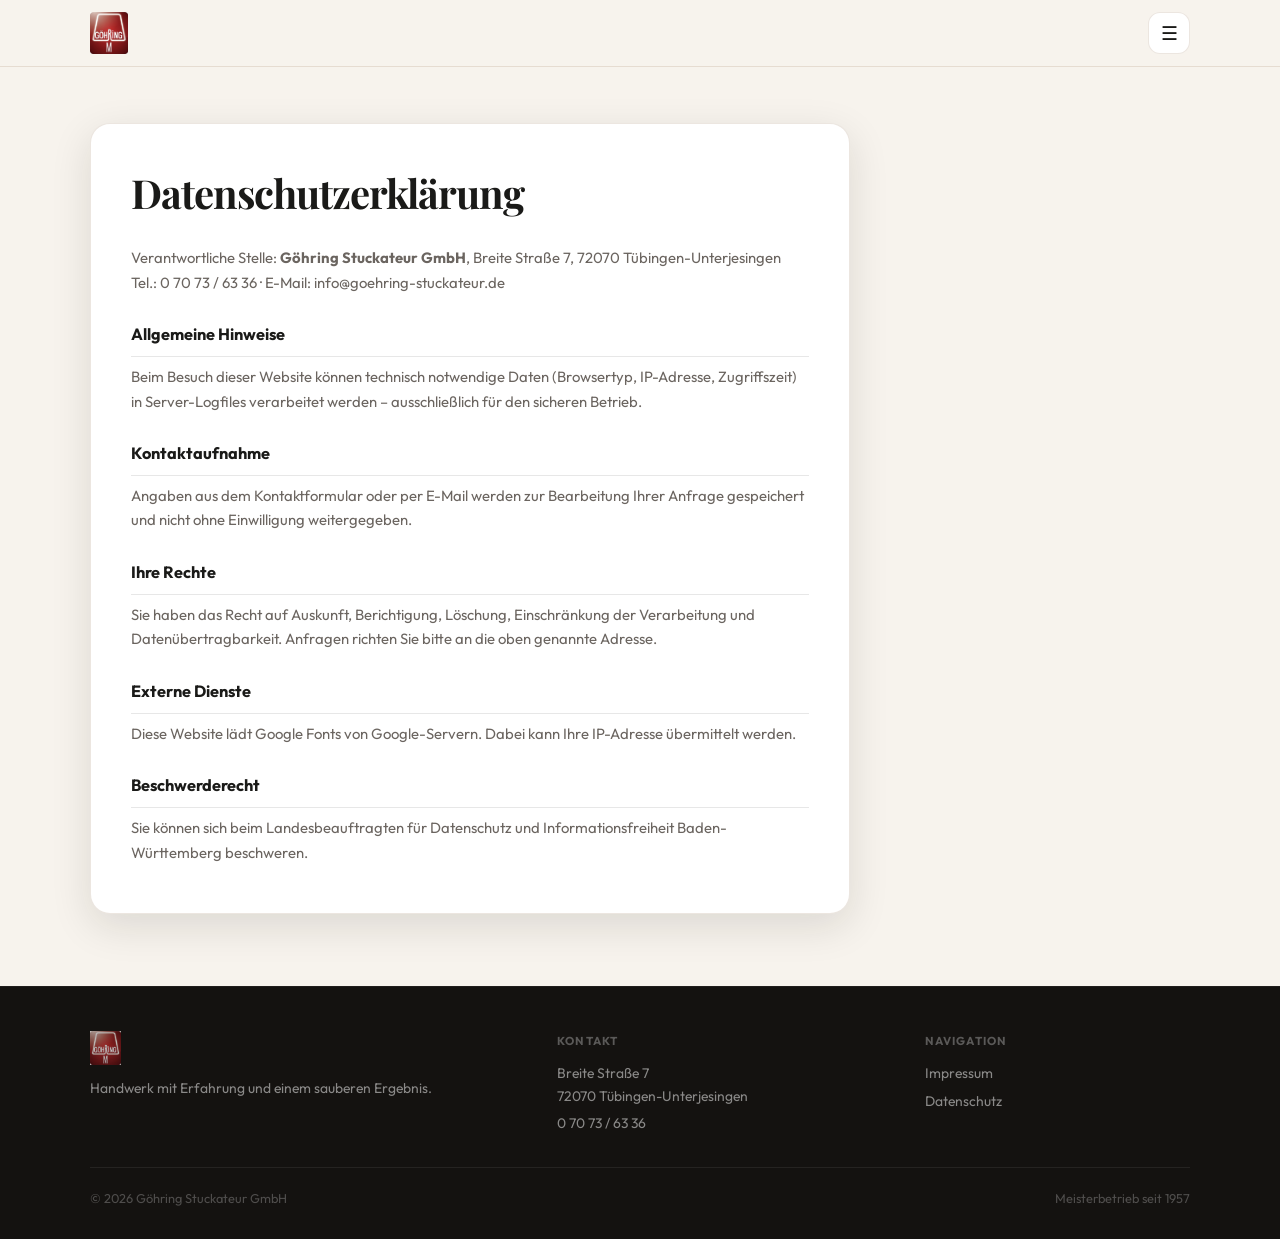
==== commit 930f2a59: "Add files via upload" ====
--- a/datenschutz.html
+++ b/datenschutz.html
@@ -1,11 +1,11 @@
 <!DOCTYPE html>
 <html lang="de">
 <head>
-  <meta charset="UTF-8"/><meta name="viewport" content="width=device-width, initial-scale=1.0"/>
+  <meta charset="UTF-8"/><meta name="viewport" content="width=device-width,initial-scale=1.0"/>
   <title>Datenschutz – Göhring Stuckateur GmbH</title>
   <link rel="preconnect" href="https://fonts.googleapis.com">
   <link rel="preconnect" href="https://fonts.gstatic.com" crossorigin>
-  <link href="https://fonts.googleapis.com/css2?family=Playfair+Display:wght@700&family=Outfit:wght@300;400;500;600;700&display=swap" rel="stylesheet">
+  <link href="https://fonts.googleapis.com/css2?family=Playfair+Display:ital,wght@0,700;1,700&family=Outfit:wght@300;400;500;600;700&display=swap" rel="stylesheet">
   <link rel="stylesheet" href="styles.css"/>
 </head>
 <body>
@@ -14,9 +14,8 @@
     <a href="index.html" class="brand"><img src="logo.jpg" alt="Göhring Stuckateur GmbH"></a>
     <button class="nav-toggle" aria-label="Menü">☰</button>
     <nav class="nav-dropdown">
-      <a href="index.html">Startseite</a><a href="leistungen.html">Leistungen</a><a href="team.html">Team</a><a href="referenzen.html">Referenzen</a><a href="kontakt.html">Kontakt</a>
-      <div class="nav-divider"></div>
-      <a href="impressum.html">Impressum</a><a href="datenschutz.html">Datenschutz</a>
+      <a href="index.html">Startseite</a><a href="leistungen.html">Leistungen</a><a href="referenzen.html">Referenzen</a><a href="team.html">Team</a><a href="kontakt.html">Kontakt</a>
+      <div class="nav-divider"></div><a href="impressum.html">Impressum</a><a href="datenschutz.html">Datenschutz</a>
     </nav>
   </div>
 </header>
@@ -31,13 +30,13 @@
   <h2>Ihre Rechte</h2>
   <p>Sie haben das Recht auf Auskunft, Berichtigung, Löschung, Einschränkung der Verarbeitung und Datenübertragbarkeit. Anfragen richten Sie bitte an die oben genannte Adresse.</p>
   <h2>Externe Dienste</h2>
-  <p>Diese Website lädt Google Fonts von Google-Servern. Dabei kann Ihre IP-Adresse übermittelt werden. Weitere Infos: Google Datenschutzrichtlinie.</p>
+  <p>Diese Website lädt Google Fonts von Google-Servern. Dabei kann Ihre IP-Adresse übermittelt werden.</p>
   <h2>Beschwerderecht</h2>
   <p>Sie können sich beim Landesbeauftragten für Datenschutz und Informationsfreiheit Baden-Württemberg beschweren.</p>
 </div></div></main>
 <footer class="site-footer"><div class="container">
   <div class="footer-grid">
-    <div><img src="logo.jpg" alt="Göhring Logo" class="footer-logo"><p class="footer-tagline">Handwerk mit Erfahrung und einem sauberen Ergebnis.</p></div>
+    <div><img src="logo.jpg" alt="Logo" class="footer-logo"><p class="footer-tagline">Handwerk mit Erfahrung und einem sauberen Ergebnis.</p></div>
     <div><h4>Kontakt</h4><p>Breite Straße 7<br>72070 Tübingen-Unterjesingen</p><p><a href="tel:+4970736336">0 70 73 / 63 36</a></p></div>
     <div><h4>Navigation</h4><p><a href="impressum.html">Impressum</a></p><p><a href="datenschutz.html">Datenschutz</a></p></div>
   </div>
--- a/styles.css
+++ b/styles.css
@@ -1,4 +1,4 @@
-@import url('https://fonts.googleapis.com/css2?family=Playfair+Display:wght@700&family=Outfit:wght@300;400;500;600;700&display=swap');
+@import url('https://fonts.googleapis.com/css2?family=Playfair+Display:ital,wght@0,700;1,700&family=Outfit:wght@300;400;500;600;700&display=swap');
 
 :root {
   --bg: #f7f3ed;
@@ -6,281 +6,317 @@
   --text: #1a1a18;
   --muted: #6b6560;
   --line: rgba(26,26,24,0.1);
-  --line-warm: rgba(130,90,50,0.16);
+  --line-warm: rgba(130,90,50,0.15);
   --accent: #8b1a1a;
   --accent-mid: #b02020;
-  --accent-light: rgba(139,26,26,0.09);
+  --accent-light: rgba(139,26,26,0.08);
   --dark: #141210;
-  --radius: 18px;
-  --shadow: 0 4px 20px rgba(26,22,18,0.07);
-  --shadow-lg: 0 16px 48px rgba(26,22,18,0.12);
-}
-
-* { box-sizing: border-box; margin: 0; padding: 0; }
-html { scroll-behavior: smooth; }
-body {
-  font-family: 'Outfit', sans-serif;
-  background: var(--bg); color: var(--text);
-  line-height: 1.65; -webkit-font-smoothing: antialiased;
-}
-a { color: inherit; text-decoration: none; }
-img { max-width: 100%; display: block; }
-.container { width: min(1100px, calc(100% - 32px)); margin: 0 auto; }
-
-/* HEADER */
-.site-header {
-  position: sticky; top: 0; z-index: 200;
-  background: rgba(247,243,237,0.93);
-  backdrop-filter: blur(16px);
-  border-bottom: 1px solid var(--line-warm);
-}
-.nav-wrap {
-  display: flex; align-items: center;
-  justify-content: space-between;
-  min-height: 68px; gap: 16px;
-  position: relative;
-}
-.brand { display: flex; align-items: center; }
-.brand img { height: 44px; width: auto; }
-
-.nav-toggle {
-  display: flex; align-items: center; justify-content: center;
-  width: 44px; height: 44px; border-radius: 12px;
-  border: 1px solid var(--line-warm);
-  background: var(--surface); cursor: pointer;
-  font-size: 1.25rem; color: var(--text);
-  transition: background 0.2s; flex-shrink: 0;
-}
-.nav-toggle:hover { background: var(--accent-light); }
-
-.nav-dropdown {
-  position: absolute; top: calc(100% + 8px); right: 0;
-  background: var(--surface); border: 1px solid var(--line-warm);
-  border-radius: var(--radius); box-shadow: var(--shadow-lg);
-  padding: 8px; min-width: 210px;
-  display: none; flex-direction: column; gap: 2px; z-index: 300;
-}
-.nav-dropdown.open { display: flex; }
-.nav-dropdown a {
-  padding: 10px 14px; border-radius: 10px;
-  font-weight: 500; font-size: 0.93rem; color: var(--muted);
-  transition: background 0.15s, color 0.15s;
-}
-.nav-dropdown a:hover, .nav-dropdown a.active {
-  background: var(--accent-light); color: var(--accent);
-}
-.nav-divider { height: 1px; background: var(--line); margin: 4px 6px; }
-
-/* BUTTONS */
-.btn {
-  display: inline-flex; align-items: center; gap: 7px;
-  min-height: 46px; padding: 0 20px; border-radius: 12px;
-  font-weight: 600; font-size: 0.92rem; border: 1px solid transparent;
-  cursor: pointer; transition: all 0.18s; font-family: 'Outfit', sans-serif;
-}
-.btn-primary { background: var(--accent); color: #fff; box-shadow: 0 3px 12px rgba(139,26,26,0.28); }
-.btn-primary:hover { background: #6e1212; transform: translateY(-1px); }
-.btn-secondary { background: var(--surface); border-color: var(--line-warm); color: var(--text); }
-.btn-secondary:hover { background: #f0ebe3; transform: translateY(-1px); }
-
-/* EYEBROW */
-.eyebrow {
-  display: inline-flex; align-items: center; gap: 7px;
-  padding: 5px 12px; border-radius: 999px;
-  background: var(--accent-light); border: 1px solid rgba(139,26,26,0.18);
-  color: var(--accent); font-size: 0.8rem; font-weight: 600;
-  letter-spacing: 0.04em; margin-bottom: 14px;
-}
-.eyebrow::before {
-  content: ''; width: 5px; height: 5px;
-  border-radius: 50%; background: var(--accent);
-}
-
-/* HERO */
-.hero { padding: 64px 0 48px; }
-.hero-grid { display: grid; grid-template-columns: 1.1fr 0.9fr; gap: 48px; align-items: center; }
-.hero h1 {
-  font-family: 'Playfair Display', serif;
-  font-size: clamp(2.2rem,5vw,4rem);
-  letter-spacing: -0.03em; line-height: 1.08; margin-bottom: 16px;
-}
-.hero h1 em { font-style: italic; color: var(--accent); }
-.hero p { color: var(--muted); font-size: 1rem; margin-bottom: 24px; max-width: 480px; }
-.hero-actions { display: flex; gap: 10px; flex-wrap: wrap; margin-bottom: 24px; }
-.hero-facts { list-style: none; display: flex; gap: 20px; flex-wrap: wrap; }
-.hero-facts li { display: flex; align-items: center; gap: 6px; color: var(--muted); font-weight: 600; font-size: 0.85rem; }
-.hero-facts li::before { content: '✓'; color: var(--accent); font-weight: 700; }
-
-.hero-card {
-  border-radius: 24px; min-height: 460px; padding: 28px;
-  color: #fff; display: flex; flex-direction: column; justify-content: flex-end;
-  position: relative; overflow: hidden;
-  background: linear-gradient(170deg,rgba(10,6,4,.1) 0%,rgba(10,6,4,.72) 65%),
-              linear-gradient(135deg,#c4a882,#7a5238 50%,#2a1f18);
-  box-shadow: var(--shadow-lg);
-}
-.hero-card-stat {
-  position: absolute; top: 24px; right: 24px;
-  background: rgba(255,255,255,0.12); border: 1px solid rgba(255,255,255,0.22);
-  backdrop-filter: blur(8px); border-radius: 14px; padding: 12px 16px; text-align: center;
-}
-.hero-card-stat strong { display: block; font-family: 'Playfair Display',serif; font-size: 1.9rem; line-height: 1; margin-bottom: 2px; }
-.hero-card-stat span { font-size: 0.72rem; opacity: 0.7; }
-.hero-card-badge {
-  align-self: start; margin-bottom: auto;
-  background: rgba(255,255,255,0.12); border: 1px solid rgba(255,255,255,0.22);
-  padding: 6px 12px; border-radius: 999px; font-size: 0.8rem; font-weight: 600;
-}
-.hero-card h2 { font-family: 'Playfair Display',serif; font-size: 1.7rem; margin-bottom: 8px; }
-.hero-card p { opacity: .75; font-size: .9rem; margin: 0; }
-
-/* TRUST BAR */
-.trust-bar { padding-bottom: 16px; }
-.trust-grid { display: grid; grid-template-columns: repeat(3,1fr); gap: 12px; }
-.trust-item {
-  background: var(--surface); border: 1px solid var(--line-warm);
-  border-radius: var(--radius); padding: 18px 20px;
-  display: flex; align-items: flex-start; gap: 12px; box-shadow: var(--shadow);
-}
-.trust-icon { width: 38px; height: 38px; border-radius: 10px; background: var(--accent-light); display: grid; place-items: center; font-size: 1.1rem; flex-shrink: 0; }
-.trust-item strong { display: block; font-size: 0.9rem; margin-bottom: 2px; }
-.trust-item span { color: var(--muted); font-size: 0.82rem; }
-
-/* SECTIONS */
-.section { padding: 72px 0; }
-.section-alt { background: #ede7dc; }
-.section-dark { background: var(--dark); color: #fff; }
-.section-dark p { color: rgba(255,255,255,0.6); }
-.section-dark .eyebrow { color: rgba(255,255,255,0.7); background: rgba(255,255,255,0.07); border-color: rgba(255,255,255,0.12); }
-.section-dark .eyebrow::before { background: rgba(255,255,255,0.5); }
-
-.section-head { margin-bottom: 36px; max-width: 720px; }
-.section-head h2 {
-  font-family: 'Playfair Display',serif;
-  font-size: clamp(1.8rem,3vw,2.6rem);
-  letter-spacing: -0.025em; line-height: 1.1; margin-bottom: 10px;
-}
-.section-head p { color: var(--muted); }
-
-/* CARDS */
-.cards { display: grid; gap: 12px; }
-.cards-3 { grid-template-columns: repeat(3,minmax(0,1fr)); }
-.card {
-  background: var(--surface); border: 1px solid var(--line-warm);
-  border-radius: var(--radius); padding: 22px; box-shadow: var(--shadow);
-  transition: transform 0.2s, box-shadow 0.2s, border-color 0.2s;
-}
-.card:hover { transform: translateY(-2px); box-shadow: var(--shadow-lg); border-color: rgba(139,26,26,0.2); }
-.card-icon { width: 40px; height: 40px; border-radius: 10px; background: var(--accent-light); display: grid; place-items: center; font-size: 1.2rem; margin-bottom: 12px; }
-.card h3 { font-size: 0.95rem; font-weight: 700; margin-bottom: 6px; }
-.card p { color: var(--muted); font-size: 0.87rem; line-height: 1.55; }
-
-/* SPLIT */
-.split { display: grid; grid-template-columns: 1.1fr 0.9fr; gap: 28px; align-items: start; }
-.split h2 { font-family: 'Playfair Display',serif; font-size: clamp(1.7rem,3vw,2.4rem); letter-spacing: -0.025em; line-height: 1.1; margin-bottom: 14px; }
-.split p { color: var(--muted); margin-bottom: 14px; font-size: 0.95rem; }
-.info-panel { background: var(--surface); border: 1px solid var(--line-warm); border-radius: var(--radius); box-shadow: var(--shadow); padding: 26px; }
-.info-panel h3 { font-family: 'Playfair Display',serif; font-size: 1.1rem; margin-bottom: 14px; }
-.check-list { list-style: none; display: flex; flex-direction: column; gap: 9px; }
-.check-list li { display: flex; align-items: center; gap: 9px; font-size: 0.9rem; }
-.check-list li::before { content: '✓'; width: 20px; height: 20px; border-radius: 6px; background: var(--accent-light); color: var(--accent); font-weight: 700; font-size: 0.72rem; display: grid; place-items: center; flex-shrink: 0; }
-.firm-quote { margin-top: 20px; padding: 16px 20px; border-left: 3px solid var(--accent); background: var(--accent-light); border-radius: 0 10px 10px 0; }
-.firm-quote p { color: var(--accent) !important; font-style: italic; font-weight: 600; margin: 0 !important; }
-
-/* FEATURE GRID */
-.feature-grid { display: grid; grid-template-columns: repeat(3,1fr); gap: 12px; }
-.feature-box { background: var(--surface); border: 1px solid var(--line-warm); border-radius: var(--radius); padding: 18px 20px; box-shadow: var(--shadow); }
-.feature-box strong { display: block; font-weight: 700; font-size: 0.9rem; margin-bottom: 3px; }
-.feature-box span { color: var(--muted); font-size: 0.83rem; }
-
-/* TEAM */
-.team-grid { display: grid; grid-template-columns: repeat(3,1fr); gap: 16px; }
-.team-card { background: rgba(255,255,255,0.05); border: 1px solid rgba(255,255,255,0.1); border-radius: var(--radius); padding: 22px; text-align: center; }
-.team-avatar { width: 88px; height: 88px; border-radius: 50%; overflow: hidden; margin: 0 auto 14px; border: 3px solid rgba(255,255,255,0.15); background: linear-gradient(135deg,#b02020,#6e1212); }
-.team-avatar img { width: 100%; height: 100%; object-fit: cover; object-position: center top; }
-.team-card h3 { color: #fff; font-size: 0.95rem; font-weight: 700; margin-bottom: 3px; }
-.team-card .role-title { color: #c47474; font-size: 0.78rem; font-weight: 600; margin-bottom: 4px; }
-.team-card .role { color: rgba(255,255,255,0.48); font-size: 0.78rem; line-height: 1.5; }
-.team-card .since { display: inline-block; margin-top: 10px; padding: 3px 10px; border-radius: 999px; background: rgba(139,26,26,0.25); color: #c47474; font-size: 0.75rem; font-weight: 600; }
-
-/* PROJEKTE */
-.project-grid { display: grid; grid-template-columns: repeat(3,1fr); gap: 16px; }
-.project-card { background: rgba(255,255,255,0.04); border: 1px solid rgba(255,255,255,0.1); border-radius: var(--radius); overflow: hidden; transition: transform 0.2s, border-color 0.2s; }
-.project-card:hover { transform: translateY(-3px); border-color: rgba(255,255,255,0.2); }
-.project-visual { min-height: 180px; }
-.project-1 { background: linear-gradient(135deg,#ddc8ab,#8e7055); }
-.project-2 { background: linear-gradient(135deg,#d8dfe8,#6b7d8c); }
-.project-3 { background: linear-gradient(135deg,#d4b896,#7a4f30); }
-.project-copy { padding: 18px 20px; }
-.project-copy h3 { color: #fff; font-size: 0.95rem; font-weight: 700; margin-bottom: 5px; }
-.project-copy p { color: rgba(255,255,255,0.55); font-size: 0.83rem; line-height: 1.5; margin: 0; }
-
-/* CTA */
-.cta-panel { background: var(--surface); border: 1px solid var(--line-warm); border-radius: 24px; box-shadow: var(--shadow-lg); padding: 36px 40px; display: flex; align-items: center; justify-content: space-between; gap: 24px; position: relative; overflow: hidden; }
-.cta-panel::before { content: ''; position: absolute; left: 0; top: 0; bottom: 0; width: 4px; background: linear-gradient(180deg,var(--accent-mid),var(--accent)); }
-.cta-panel h2 { font-family: 'Playfair Display',serif; font-size: 1.6rem; letter-spacing: -0.02em; margin-bottom: 6px; }
-.cta-panel p { color: var(--muted); font-size: 0.92rem; margin: 0; }
-.cta-actions { display: flex; gap: 10px; flex-wrap: wrap; flex-shrink: 0; }
-
-/* KONTAKT */
-.contact-grid { display: grid; grid-template-columns: 0.9fr 1.1fr; gap: 18px; }
-.contact-card { background: var(--surface); border: 1px solid var(--line-warm); border-radius: var(--radius); box-shadow: var(--shadow); padding: 28px; }
-.contact-card h2 { font-family: 'Playfair Display',serif; font-size: 1.4rem; margin-bottom: 22px; }
-.contact-detail { display: flex; align-items: flex-start; gap: 11px; margin-bottom: 16px; }
-.contact-detail:last-child { margin-bottom: 0; }
-.contact-detail-icon { width: 34px; height: 34px; border-radius: 9px; background: var(--accent-light); display: grid; place-items: center; font-size: 0.95rem; flex-shrink: 0; margin-top: 2px; }
-.contact-detail strong { display: block; font-size: 0.78rem; color: var(--muted); text-transform: uppercase; letter-spacing: 0.05em; margin-bottom: 2px; }
-.contact-detail a:hover { color: var(--accent); }
-.contact-form { background: var(--surface); border: 1px solid var(--line-warm); border-radius: var(--radius); box-shadow: var(--shadow); padding: 28px; display: grid; gap: 14px; }
-.contact-form label { display: grid; gap: 6px; font-weight: 600; font-size: 0.87rem; }
-.contact-form input, .contact-form textarea { width: 100%; border: 1.5px solid var(--line-warm); border-radius: 10px; padding: 11px 14px; font: inherit; font-size: 0.92rem; background: var(--bg); color: var(--text); outline: none; transition: border-color 0.2s, box-shadow 0.2s; }
-.contact-form input:focus, .contact-form textarea:focus { border-color: var(--accent); box-shadow: 0 0 0 3px rgba(139,26,26,0.1); background: #fff; }
-.contact-form textarea { resize: vertical; min-height: 110px; }
-.form-note { color: var(--muted); font-size: 0.8rem; line-height: 1.5; }
-
-/* FOOTER */
-.site-footer { padding: 44px 0 30px; background: var(--dark); color: rgba(255,255,255,0.8); border-top: 1px solid rgba(255,255,255,0.05); }
-.footer-grid { display: grid; grid-template-columns: 1.3fr 1fr 0.8fr; gap: 36px; }
-.footer-logo { height: 36px; width: auto; margin-bottom: 12px; opacity: 0.8; }
-.footer-tagline { color: rgba(255,255,255,0.4); font-size: 0.87rem; line-height: 1.6; }
-.site-footer h4 { font-size: 0.75rem; text-transform: uppercase; letter-spacing: 0.1em; color: rgba(255,255,255,0.3); margin-bottom: 12px; }
-.site-footer p { color: rgba(255,255,255,0.5); font-size: 0.87rem; margin-bottom: 5px; line-height: 1.6; }
-.site-footer a { color: rgba(255,255,255,0.5); transition: color 0.2s; }
-.site-footer a:hover { color: #c47474; }
-.footer-bottom { margin-top: 28px; padding-top: 20px; border-top: 1px solid rgba(255,255,255,0.07); display: flex; justify-content: space-between; color: rgba(255,255,255,0.25); font-size: 0.8rem; }
-
-/* LEGAL */
-.legal-page { padding: 56px 0 72px; }
-.legal-card { background: #fff; border: 1px solid var(--line-warm); border-radius: 22px; box-shadow: var(--shadow-lg); padding: 36px 40px; max-width: 780px; }
-.legal-card h1 { font-family: 'Playfair Display',serif; font-size: clamp(1.8rem,4vw,2.6rem); letter-spacing: -0.025em; margin-bottom: 20px; }
-.legal-card h2 { font-size: 1.05rem; font-weight: 700; margin: 28px 0 8px; padding-bottom: 8px; border-bottom: 1px solid var(--line); }
-.legal-card p { color: var(--muted); margin-bottom: 12px; font-size: 0.93rem; }
-
-/* PAGE HERO */
-.page-hero { padding: 48px 0 36px; border-bottom: 1px solid var(--line-warm); margin-bottom: 0; }
-.page-hero h1 { font-family: 'Playfair Display',serif; font-size: clamp(2rem,4vw,3rem); letter-spacing: -0.03em; margin-bottom: 10px; }
-.page-hero p { color: var(--muted); max-width: 560px; }
-
-/* RESPONSIVE */
-@media (max-width: 980px) {
-  .hero-grid, .split, .contact-grid, .footer-grid { grid-template-columns: 1fr; }
-  .cta-panel { flex-direction: column; align-items: flex-start; }
-  .feature-grid, .project-grid, .cards-3, .trust-grid, .team-grid { grid-template-columns: repeat(2,1fr); }
-}
-@media (max-width: 560px) {
-  .feature-grid, .project-grid, .cards-3, .trust-grid, .team-grid { grid-template-columns: 1fr; }
-  .hero { padding: 40px 0 32px; }
-  .section { padding: 52px 0; }
-  .legal-card, .cta-panel { padding: 24px 18px; }
-}
-
-@keyframes fadeUp {
-  from { opacity: 0; transform: translateY(14px); }
-  to { opacity: 1; transform: translateY(0); }
-}
-.hero-copy > * { animation: fadeUp 0.5s ease both; }
-.hero-copy > *:nth-child(1) { animation-delay: 0.05s; }
-.hero-copy > *:nth-child(2) { animation-delay: 0.12s; }
-.hero-copy > *:nth-child(3) { animation-delay: 0.19s; }
-.hero-copy > *:nth-child(4) { animation-delay: 0.25s; }
-.hero-copy > *:nth-child(5) { animation-delay: 0.31s; }
+  --dark-2: #1e1a17;
+  --radius: 16px;
+  --shadow: 0 2px 16px rgba(26,22,18,0.07);
+  --shadow-lg: 0 12px 40px rgba(26,22,18,0.12);
+}
+
+*{box-sizing:border-box;margin:0;padding:0}
+html{scroll-behavior:smooth}
+body{font-family:'Outfit',sans-serif;background:var(--bg);color:var(--text);line-height:1.65;-webkit-font-smoothing:antialiased}
+a{color:inherit;text-decoration:none}
+img{max-width:100%;display:block}
+.container{width:min(1100px,calc(100% - 32px));margin:0 auto}
+
+/* ── HEADER ── */
+.site-header{
+  position:sticky;top:0;z-index:200;
+  background:rgba(247,243,237,0.94);
+  backdrop-filter:blur(18px);
+  border-bottom:1px solid var(--line-warm);
+}
+.nav-wrap{
+  display:flex;align-items:center;justify-content:space-between;
+  min-height:66px;gap:16px;position:relative;
+}
+.brand img{height:42px;width:auto}
+
+.nav-toggle{
+  display:flex;align-items:center;justify-content:center;
+  width:42px;height:42px;border-radius:12px;
+  border:1px solid var(--line-warm);background:var(--surface);
+  cursor:pointer;font-size:1.2rem;color:var(--text);transition:background .2s;
+}
+.nav-toggle:hover{background:var(--accent-light)}
+
+.nav-dropdown{
+  position:absolute;top:calc(100% + 8px);right:0;
+  background:var(--surface);border:1px solid var(--line-warm);
+  border-radius:var(--radius);box-shadow:var(--shadow-lg);
+  padding:8px;min-width:200px;
+  display:none;flex-direction:column;gap:2px;z-index:300;
+}
+.nav-dropdown.open{display:flex}
+.nav-dropdown a{
+  padding:10px 14px;border-radius:10px;
+  font-weight:500;font-size:.92rem;color:var(--muted);
+  transition:background .15s,color .15s;
+}
+.nav-dropdown a:hover,.nav-dropdown a.active{background:var(--accent-light);color:var(--accent)}
+.nav-divider{height:1px;background:var(--line);margin:4px 6px}
+
+/* ── BUTTONS ── */
+.btn{
+  display:inline-flex;align-items:center;gap:7px;
+  min-height:46px;padding:0 20px;border-radius:12px;
+  font-weight:600;font-size:.92rem;border:1.5px solid transparent;
+  cursor:pointer;transition:all .18s;font-family:'Outfit',sans-serif;
+}
+.btn-primary{background:var(--accent);color:#fff;box-shadow:0 3px 12px rgba(139,26,26,.28)}
+.btn-primary:hover{background:#6e1212;transform:translateY(-1px);box-shadow:0 5px 18px rgba(139,26,26,.36)}
+.btn-secondary{background:var(--surface);border-color:var(--line-warm);color:var(--text)}
+.btn-secondary:hover{background:#f0ebe3;transform:translateY(-1px)}
+
+/* ── EYEBROW ── */
+.eyebrow{
+  display:inline-flex;align-items:center;gap:7px;
+  padding:5px 12px;border-radius:999px;
+  background:var(--accent-light);border:1px solid rgba(139,26,26,.18);
+  color:var(--accent);font-size:.78rem;font-weight:700;
+  letter-spacing:.05em;text-transform:uppercase;margin-bottom:14px;
+}
+.eyebrow::before{content:'';width:5px;height:5px;border-radius:50%;background:var(--accent)}
+
+/* ── HERO ── */
+.hero{padding:64px 0 52px}
+.hero-grid{display:grid;grid-template-columns:1fr 1fr;gap:48px;align-items:center}
+.hero h1{
+  font-family:'Playfair Display',serif;
+  font-size:clamp(2.2rem,5vw,4rem);
+  letter-spacing:-.035em;line-height:1.06;margin-bottom:18px;
+}
+.hero h1 em{font-style:italic;color:var(--accent)}
+.hero-lead{color:var(--muted);font-size:1.02rem;margin-bottom:26px;max-width:500px}
+.hero-actions{display:flex;gap:10px;flex-wrap:wrap;margin-bottom:28px}
+.hero-facts{list-style:none;display:flex;gap:20px;flex-wrap:wrap}
+.hero-facts li{display:flex;align-items:center;gap:6px;color:var(--muted);font-weight:600;font-size:.84rem}
+.hero-facts li::before{content:'✓';color:var(--accent);font-weight:800}
+
+/* Hero-Bild */
+.hero-img-wrap{
+  border-radius:24px;overflow:hidden;
+  box-shadow:var(--shadow-lg);
+  aspect-ratio:4/3;
+  position:relative;
+}
+.hero-img-wrap img{width:100%;height:100%;object-fit:cover}
+.hero-img-badge{
+  position:absolute;bottom:20px;left:20px;
+  background:rgba(20,18,16,.82);backdrop-filter:blur(8px);
+  color:#fff;padding:10px 16px;border-radius:12px;
+  display:flex;align-items:center;gap:10px;
+}
+.hero-img-badge strong{font-family:'Playfair Display',serif;font-size:1.5rem;line-height:1}
+.hero-img-badge span{font-size:.78rem;opacity:.7;line-height:1.3}
+
+/* ── TRUST BAR ── */
+.trust-bar{padding-bottom:18px}
+.trust-grid{display:grid;grid-template-columns:repeat(3,1fr);gap:12px}
+.trust-item{
+  background:var(--surface);border:1px solid var(--line-warm);
+  border-radius:var(--radius);padding:18px 20px;
+  display:flex;align-items:flex-start;gap:12px;box-shadow:var(--shadow);
+}
+.trust-icon{width:38px;height:38px;border-radius:10px;background:var(--accent-light);display:grid;place-items:center;font-size:1.1rem;flex-shrink:0}
+.trust-item strong{display:block;font-size:.9rem;margin-bottom:2px}
+.trust-item span{color:var(--muted);font-size:.82rem}
+
+/* ── SECTIONS ── */
+.section{padding:72px 0}
+.section-alt{background:#ede7dc}
+.section-dark{background:var(--dark);color:#fff}
+.section-dark p,.section-dark .section-lead{color:rgba(255,255,255,.6)}
+.section-dark .eyebrow{color:rgba(255,255,255,.75);background:rgba(255,255,255,.07);border-color:rgba(255,255,255,.12)}
+.section-dark .eyebrow::before{background:rgba(255,255,255,.5)}
+
+.section-head{margin-bottom:36px;max-width:700px}
+.section-head h2{
+  font-family:'Playfair Display',serif;
+  font-size:clamp(1.8rem,3vw,2.6rem);
+  letter-spacing:-.025em;line-height:1.1;margin-bottom:10px;
+}
+.section-lead{color:var(--muted)}
+
+/* ── CARDS ── */
+.cards{display:grid;gap:12px}
+.cards-3{grid-template-columns:repeat(3,minmax(0,1fr))}
+.card{
+  background:var(--surface);border:1px solid var(--line-warm);
+  border-radius:var(--radius);padding:22px;box-shadow:var(--shadow);
+  transition:transform .2s,box-shadow .2s,border-color .2s;
+}
+.card:hover{transform:translateY(-2px);box-shadow:var(--shadow-lg);border-color:rgba(139,26,26,.22)}
+.card-icon{width:40px;height:40px;border-radius:10px;background:var(--accent-light);display:grid;place-items:center;font-size:1.2rem;margin-bottom:12px}
+.card h3{font-size:.95rem;font-weight:700;margin-bottom:6px}
+.card p{color:var(--muted);font-size:.87rem;line-height:1.55}
+
+/* ── SPLIT ── */
+.split{display:grid;grid-template-columns:1.1fr 0.9fr;gap:28px;align-items:start}
+.split h2{font-family:'Playfair Display',serif;font-size:clamp(1.7rem,3vw,2.4rem);letter-spacing:-.025em;line-height:1.1;margin-bottom:14px}
+.split p{color:var(--muted);margin-bottom:14px;font-size:.95rem}
+.info-panel{background:var(--surface);border:1px solid var(--line-warm);border-radius:var(--radius);box-shadow:var(--shadow);padding:26px}
+.info-panel h3{font-family:'Playfair Display',serif;font-size:1.1rem;margin-bottom:14px}
+.check-list{list-style:none;display:flex;flex-direction:column;gap:9px}
+.check-list li{display:flex;align-items:center;gap:9px;font-size:.9rem}
+.check-list li::before{content:'✓';width:20px;height:20px;border-radius:6px;background:var(--accent-light);color:var(--accent);font-weight:800;font-size:.72rem;display:grid;place-items:center;flex-shrink:0}
+.firm-quote{margin-top:20px;padding:16px 20px;border-left:3px solid var(--accent);background:var(--accent-light);border-radius:0 10px 10px 0}
+.firm-quote p{color:var(--accent)!important;font-style:italic;font-weight:600;margin:0!important}
+
+/* ── FEATURE GRID ── */
+.feature-grid{display:grid;grid-template-columns:repeat(3,1fr);gap:12px}
+.feature-box{background:var(--surface);border:1px solid var(--line-warm);border-radius:var(--radius);padding:18px 20px;box-shadow:var(--shadow)}
+.feature-box strong{display:block;font-weight:700;font-size:.9rem;margin-bottom:3px}
+.feature-box span{color:var(--muted);font-size:.83rem}
+
+/* ── GALERIE ── */
+.gallery-section{padding:72px 0}
+.gallery-tabs{display:flex;gap:8px;flex-wrap:wrap;margin-bottom:28px}
+.gallery-tab{
+  padding:8px 16px;border-radius:999px;
+  border:1.5px solid var(--line-warm);background:var(--surface);
+  font-weight:600;font-size:.85rem;cursor:pointer;
+  transition:all .18s;color:var(--muted);
+}
+.gallery-tab:hover{border-color:var(--accent);color:var(--accent)}
+.gallery-tab.active{background:var(--accent);border-color:var(--accent);color:#fff}
+
+.gallery-grid{
+  display:grid;
+  grid-template-columns:repeat(3,1fr);
+  gap:10px;
+}
+.gallery-item{
+  border-radius:12px;overflow:hidden;
+  aspect-ratio:3/2;cursor:pointer;position:relative;
+}
+.gallery-item img{width:100%;height:100%;object-fit:cover;transition:transform .3s}
+.gallery-item:hover img{transform:scale(1.04)}
+.gallery-item-overlay{
+  position:absolute;inset:0;
+  background:rgba(20,18,16,0);
+  display:flex;align-items:center;justify-content:center;
+  transition:background .2s;
+}
+.gallery-item:hover .gallery-item-overlay{background:rgba(20,18,16,.3)}
+.gallery-item-overlay span{
+  color:#fff;font-size:1.6rem;opacity:0;
+  transition:opacity .2s;
+}
+.gallery-item:hover .gallery-item-overlay span{opacity:1}
+
+/* Lightbox */
+.lightbox{
+  position:fixed;inset:0;z-index:999;
+  background:rgba(0,0,0,.92);backdrop-filter:blur(8px);
+  display:none;align-items:center;justify-content:center;
+  padding:20px;
+}
+.lightbox.open{display:flex}
+.lightbox-img{max-width:90vw;max-height:85vh;border-radius:10px;object-fit:contain}
+.lightbox-close{
+  position:fixed;top:20px;right:20px;
+  width:44px;height:44px;border-radius:50%;
+  background:rgba(255,255,255,.15);border:0;color:#fff;
+  font-size:1.3rem;cursor:pointer;display:grid;place-items:center;
+}
+.lightbox-prev,.lightbox-next{
+  position:fixed;top:50%;transform:translateY(-50%);
+  width:50px;height:50px;border-radius:50%;
+  background:rgba(255,255,255,.12);border:0;color:#fff;
+  font-size:1.4rem;cursor:pointer;display:grid;place-items:center;
+  transition:background .2s;
+}
+.lightbox-prev{left:16px}.lightbox-next{right:16px}
+.lightbox-prev:hover,.lightbox-next:hover{background:rgba(255,255,255,.25)}
+
+/* ── TEAM ── */
+.team-grid{display:grid;grid-template-columns:repeat(3,1fr);gap:16px}
+.team-card{background:rgba(255,255,255,.05);border:1px solid rgba(255,255,255,.1);border-radius:var(--radius);padding:22px;text-align:center;transition:border-color .2s}
+.team-card:hover{border-color:rgba(196,116,116,.3)}
+.team-avatar{width:90px;height:90px;border-radius:50%;overflow:hidden;margin:0 auto 14px;border:3px solid rgba(255,255,255,.15);background:linear-gradient(135deg,#b02020,#6e1212)}
+.team-avatar img{width:100%;height:100%;object-fit:cover;object-position:center top}
+.team-card h3{color:#fff;font-size:.95rem;font-weight:700;margin-bottom:3px;line-height:1.3}
+.team-card .role-title{color:#c47474;font-size:.76rem;font-weight:700;margin-bottom:5px;text-transform:uppercase;letter-spacing:.04em}
+.team-card .role{color:rgba(255,255,255,.45);font-size:.78rem;line-height:1.5}
+.team-card .since{display:inline-block;margin-top:10px;padding:3px 10px;border-radius:999px;background:rgba(139,26,26,.25);color:#c47474;font-size:.74rem;font-weight:600}
+
+/* ── CTA ── */
+.cta-panel{
+  background:var(--surface);border:1px solid var(--line-warm);
+  border-radius:22px;box-shadow:var(--shadow-lg);
+  padding:36px 40px;display:flex;
+  align-items:center;justify-content:space-between;gap:24px;
+  position:relative;overflow:hidden;
+}
+.cta-panel::before{content:'';position:absolute;left:0;top:0;bottom:0;width:4px;background:linear-gradient(180deg,var(--accent-mid),var(--accent))}
+.cta-panel h2{font-family:'Playfair Display',serif;font-size:1.6rem;letter-spacing:-.02em;margin-bottom:6px}
+.cta-panel p{color:var(--muted);font-size:.92rem;margin:0}
+.cta-actions{display:flex;gap:10px;flex-wrap:wrap;flex-shrink:0}
+
+/* ── KONTAKT ── */
+.contact-grid{display:grid;grid-template-columns:0.9fr 1.1fr;gap:18px}
+.contact-card{background:var(--surface);border:1px solid var(--line-warm);border-radius:var(--radius);box-shadow:var(--shadow);padding:28px}
+.contact-card h2{font-family:'Playfair Display',serif;font-size:1.4rem;margin-bottom:22px}
+.contact-detail{display:flex;align-items:flex-start;gap:11px;margin-bottom:16px}
+.contact-detail:last-child{margin-bottom:0}
+.contact-detail-icon{width:34px;height:34px;border-radius:9px;background:var(--accent-light);display:grid;place-items:center;font-size:.95rem;flex-shrink:0;margin-top:2px}
+.contact-detail strong{display:block;font-size:.75rem;color:var(--muted);text-transform:uppercase;letter-spacing:.06em;margin-bottom:2px;font-weight:700}
+.contact-detail a:hover{color:var(--accent)}
+.contact-form{background:var(--surface);border:1px solid var(--line-warm);border-radius:var(--radius);box-shadow:var(--shadow);padding:28px;display:grid;gap:14px}
+.contact-form label{display:grid;gap:6px;font-weight:600;font-size:.87rem}
+.contact-form input,.contact-form textarea{width:100%;border:1.5px solid var(--line-warm);border-radius:10px;padding:11px 14px;font:inherit;font-size:.92rem;background:var(--bg);color:var(--text);outline:none;transition:border-color .2s,box-shadow .2s}
+.contact-form input:focus,.contact-form textarea:focus{border-color:var(--accent);box-shadow:0 0 0 3px rgba(139,26,26,.1);background:#fff}
+.contact-form textarea{resize:vertical;min-height:110px}
+.form-note{color:var(--muted);font-size:.8rem;line-height:1.5}
+
+/* ── FOOTER ── */
+.site-footer{padding:44px 0 30px;background:var(--dark);color:rgba(255,255,255,.8);border-top:1px solid rgba(255,255,255,.05)}
+.footer-grid{display:grid;grid-template-columns:1.3fr 1fr 0.8fr;gap:36px}
+.footer-logo{height:34px;width:auto;margin-bottom:12px;opacity:.75}
+.footer-tagline{color:rgba(255,255,255,.4);font-size:.87rem;line-height:1.6}
+.site-footer h4{font-size:.72rem;text-transform:uppercase;letter-spacing:.1em;color:rgba(255,255,255,.3);margin-bottom:12px;font-weight:700}
+.site-footer p{color:rgba(255,255,255,.5);font-size:.87rem;margin-bottom:5px;line-height:1.6}
+.site-footer a{color:rgba(255,255,255,.5);transition:color .2s}
+.site-footer a:hover{color:#c47474}
+.footer-bottom{margin-top:28px;padding-top:20px;border-top:1px solid rgba(255,255,255,.07);display:flex;justify-content:space-between;color:rgba(255,255,255,.25);font-size:.8rem}
+
+/* ── LEGAL ── */
+.legal-page{padding:56px 0 72px}
+.legal-card{background:#fff;border:1px solid var(--line-warm);border-radius:20px;box-shadow:var(--shadow-lg);padding:36px 40px;max-width:760px}
+.legal-card h1{font-family:'Playfair Display',serif;font-size:clamp(1.8rem,4vw,2.5rem);letter-spacing:-.025em;margin-bottom:20px}
+.legal-card h2{font-size:1.02rem;font-weight:700;margin:26px 0 8px;padding-bottom:8px;border-bottom:1px solid var(--line)}
+.legal-card p{color:var(--muted);margin-bottom:12px;font-size:.93rem}
+
+/* ── PAGE HERO ── */
+.page-hero{padding:44px 0 32px;background:var(--bg);border-bottom:1px solid var(--line-warm)}
+.page-hero h1{font-family:'Playfair Display',serif;font-size:clamp(2rem,4vw,3rem);letter-spacing:-.03em;margin-bottom:10px}
+.page-hero p{color:var(--muted);max-width:540px}
+
+/* ── RESPONSIVE ── */
+@media(max-width:980px){
+  .hero-grid,.split,.contact-grid,.footer-grid{grid-template-columns:1fr}
+  .cta-panel{flex-direction:column;align-items:flex-start}
+  .feature-grid,.cards-3,.trust-grid,.team-grid{grid-template-columns:repeat(2,1fr)}
+  .gallery-grid{grid-template-columns:repeat(2,1fr)}
+}
+@media(max-width:560px){
+  .cards-3,.trust-grid,.team-grid,.gallery-grid,.feature-grid{grid-template-columns:1fr}
+  .hero{padding:40px 0 32px}
+  .section{padding:52px 0}
+  .legal-card,.cta-panel{padding:22px 18px}
+}
+
+/* ── ANIMATION ── */
+@keyframes fadeUp{from{opacity:0;transform:translateY(14px)}to{opacity:1;transform:translateY(0)}}
+.hero-copy>*{animation:fadeUp .5s ease both}
+.hero-copy>*:nth-child(1){animation-delay:.05s}
+.hero-copy>*:nth-child(2){animation-delay:.12s}
+.hero-copy>*:nth-child(3){animation-delay:.19s}
+.hero-copy>*:nth-child(4){animation-delay:.26s}
+.hero-copy>*:nth-child(5){animation-delay:.32s}
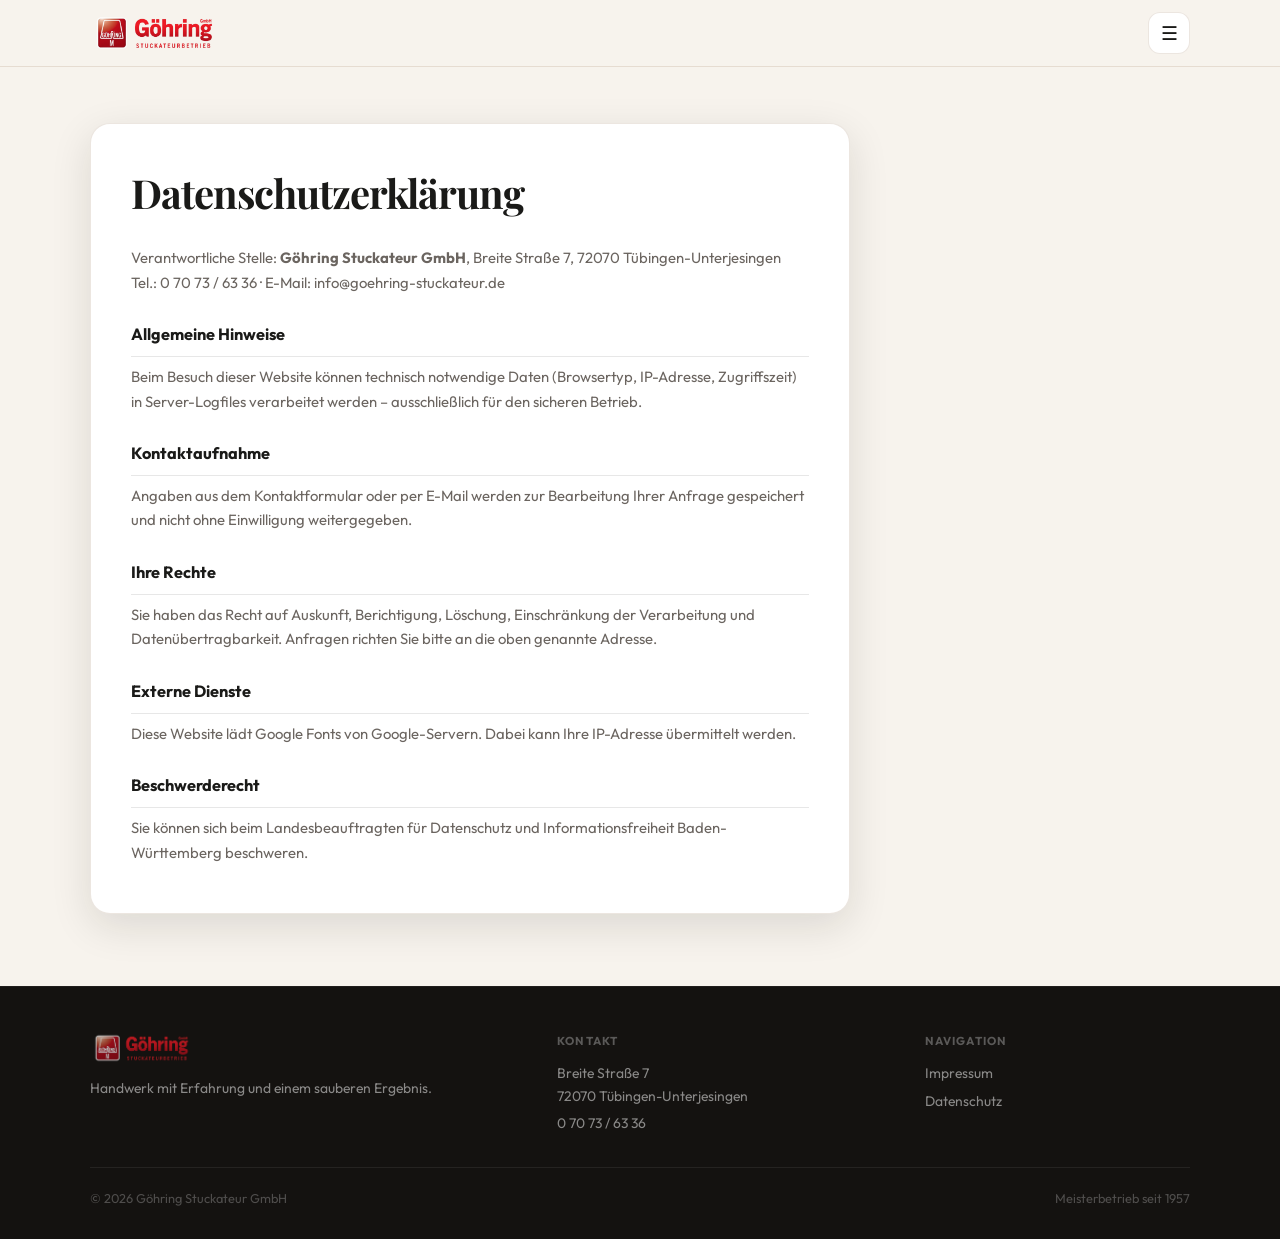
==== commit 5735cc17: "Add files via upload" ====
--- a/datenschutz.html
+++ b/datenschutz.html
@@ -11,7 +11,7 @@
 <body>
 <header class="site-header">
   <div class="container nav-wrap">
-    <a href="index.html" class="brand"><img src="logo.jpg" alt="Göhring Stuckateur GmbH"></a>
+    <a href="index.html" class="brand"><img src="logo.png" alt="Göhring Stuckateur GmbH"></a>
     <button class="nav-toggle" aria-label="Menü">☰</button>
     <nav class="nav-dropdown">
       <a href="index.html">Startseite</a><a href="leistungen.html">Leistungen</a><a href="referenzen.html">Referenzen</a><a href="team.html">Team</a><a href="kontakt.html">Kontakt</a>
@@ -36,7 +36,7 @@
 </div></div></main>
 <footer class="site-footer"><div class="container">
   <div class="footer-grid">
-    <div><img src="logo.jpg" alt="Logo" class="footer-logo"><p class="footer-tagline">Handwerk mit Erfahrung und einem sauberen Ergebnis.</p></div>
+    <div><img src="logo.png" alt="Logo" class="footer-logo"><p class="footer-tagline">Handwerk mit Erfahrung und einem sauberen Ergebnis.</p></div>
     <div><h4>Kontakt</h4><p>Breite Straße 7<br>72070 Tübingen-Unterjesingen</p><p><a href="tel:+4970736336">0 70 73 / 63 36</a></p></div>
     <div><h4>Navigation</h4><p><a href="impressum.html">Impressum</a></p><p><a href="datenschutz.html">Datenschutz</a></p></div>
   </div>
